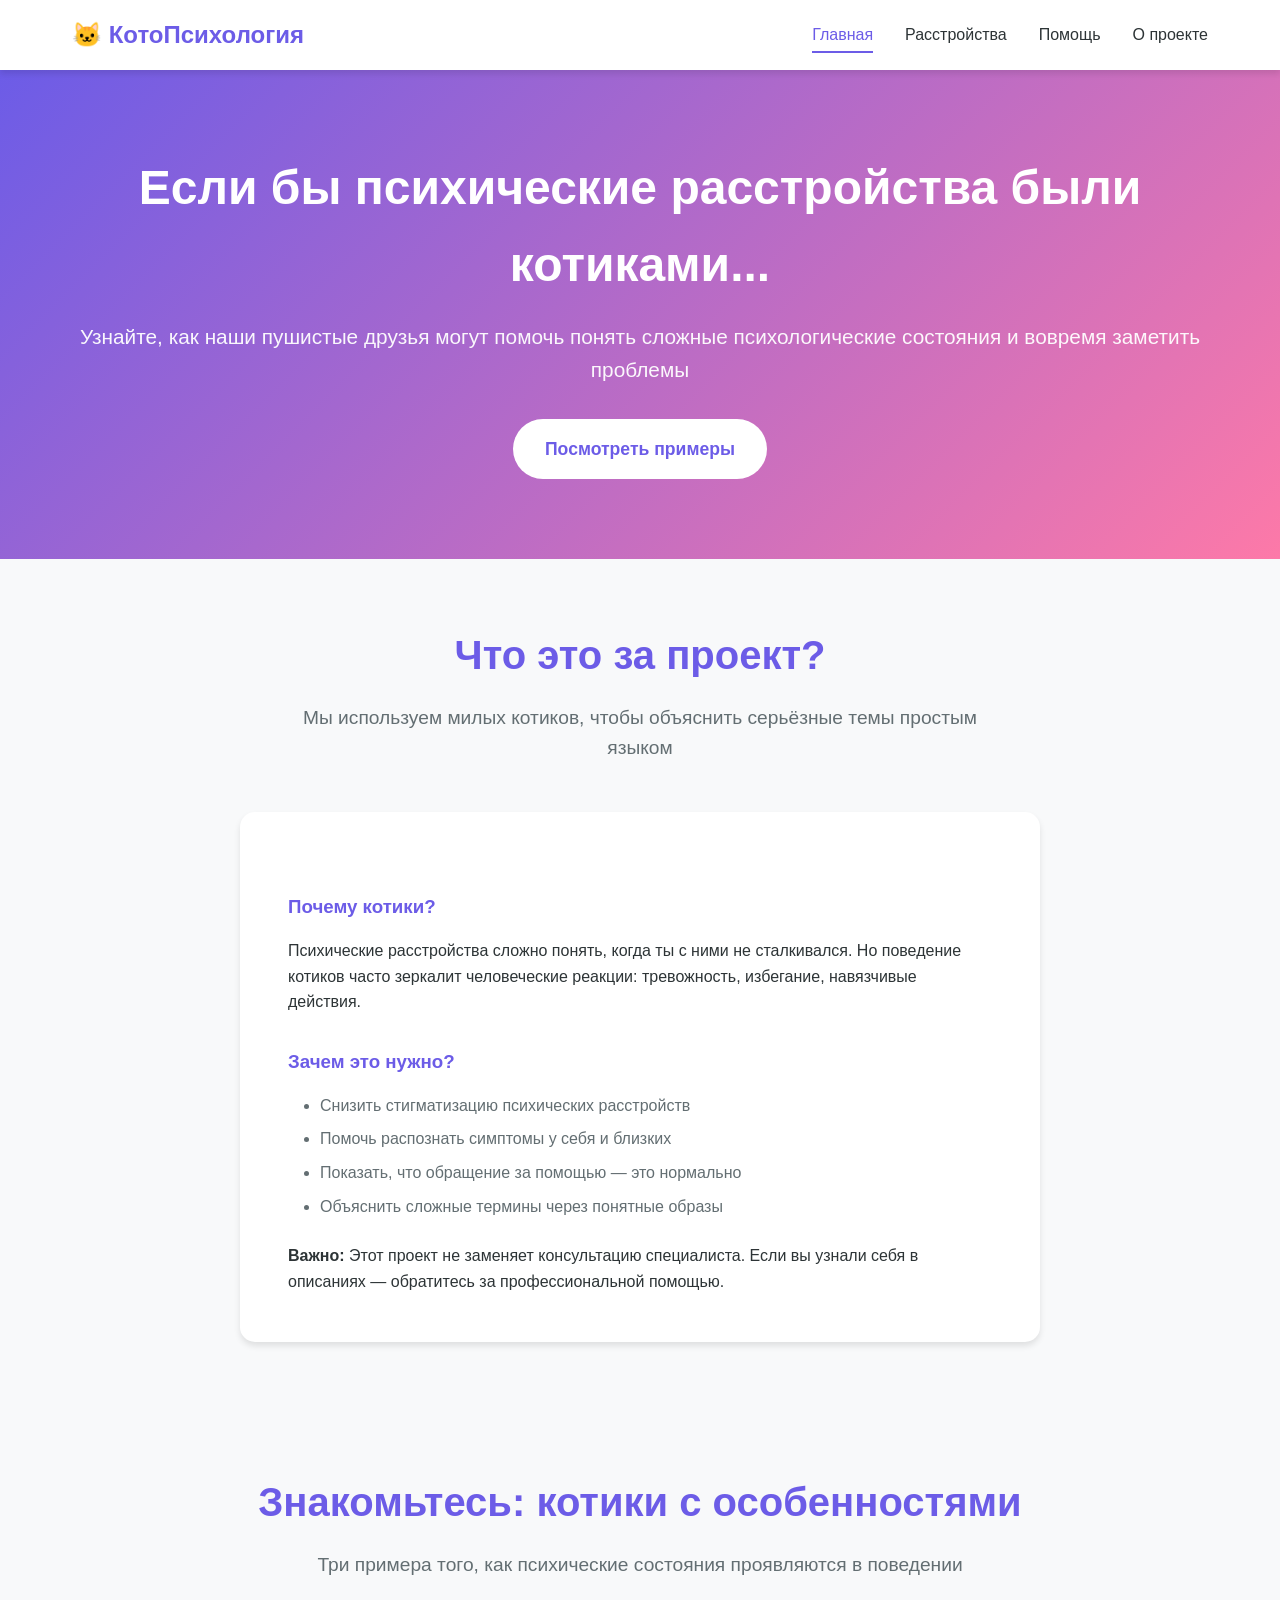
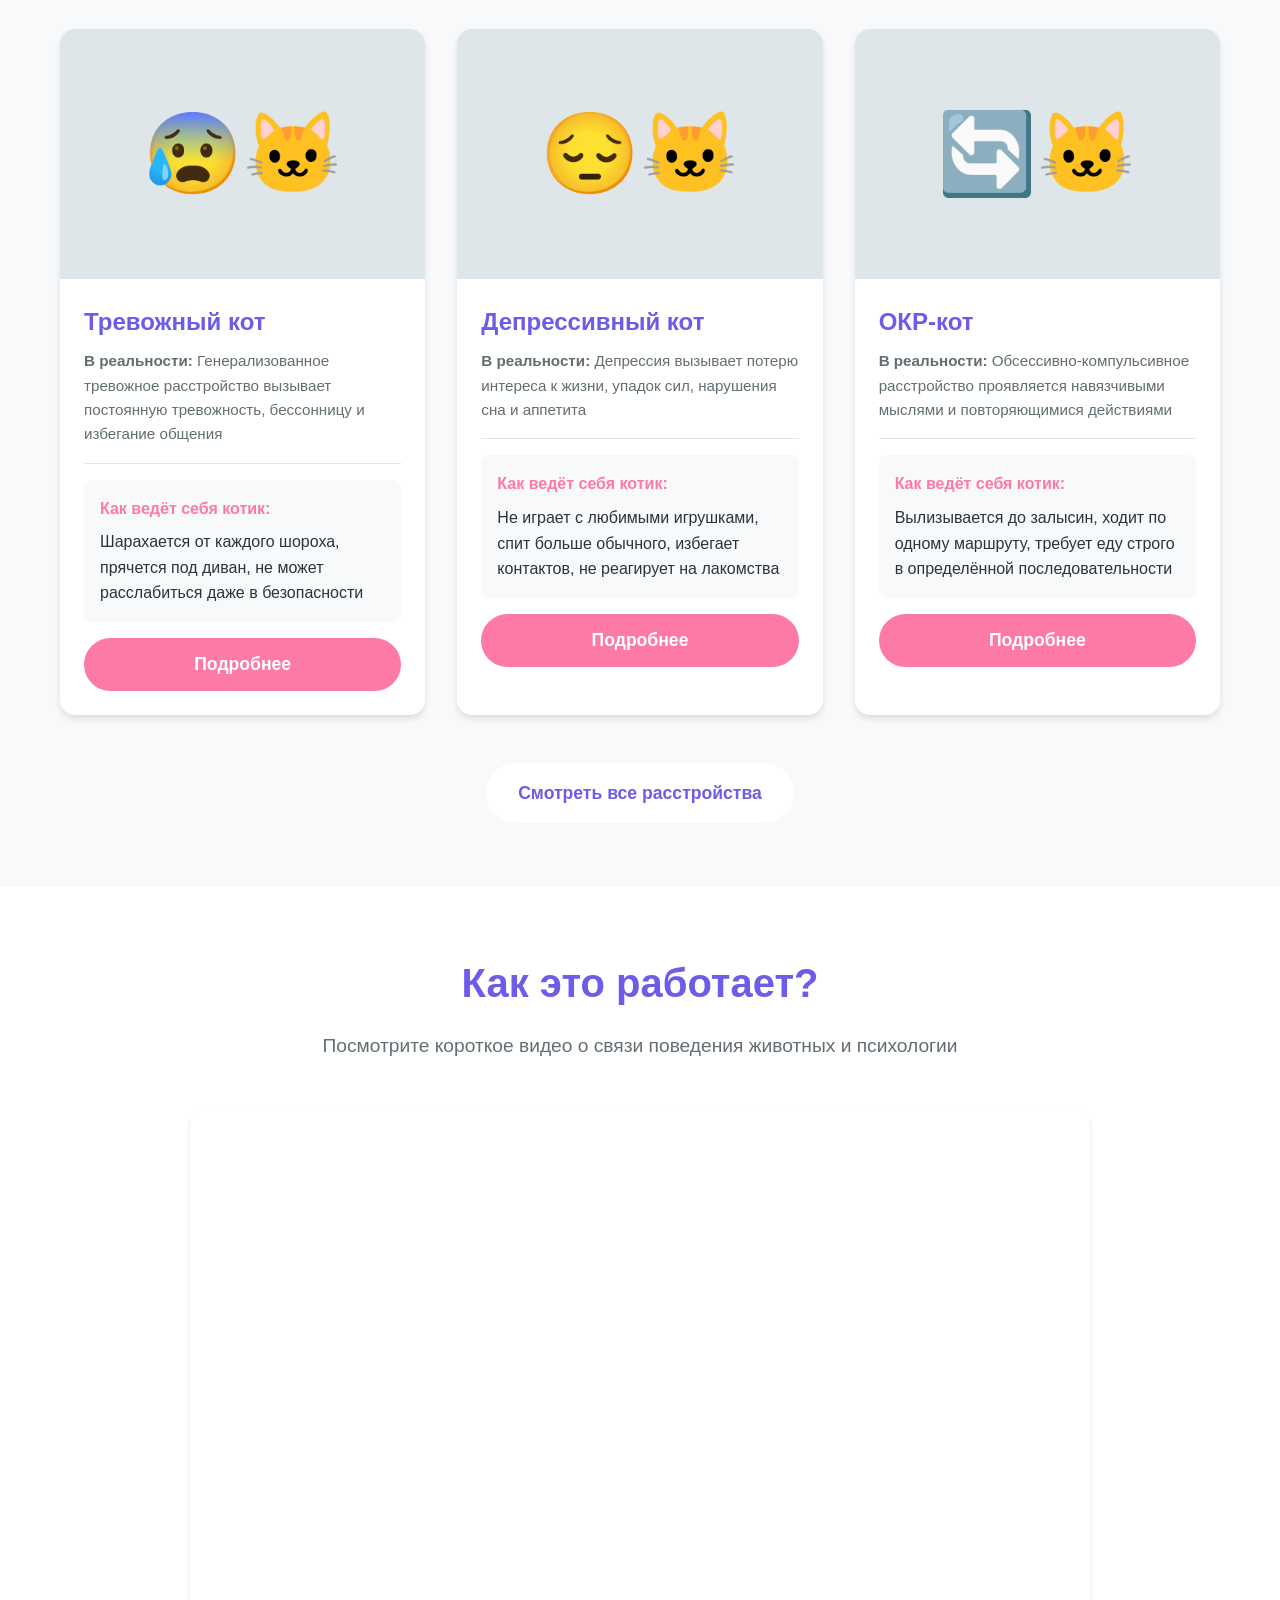
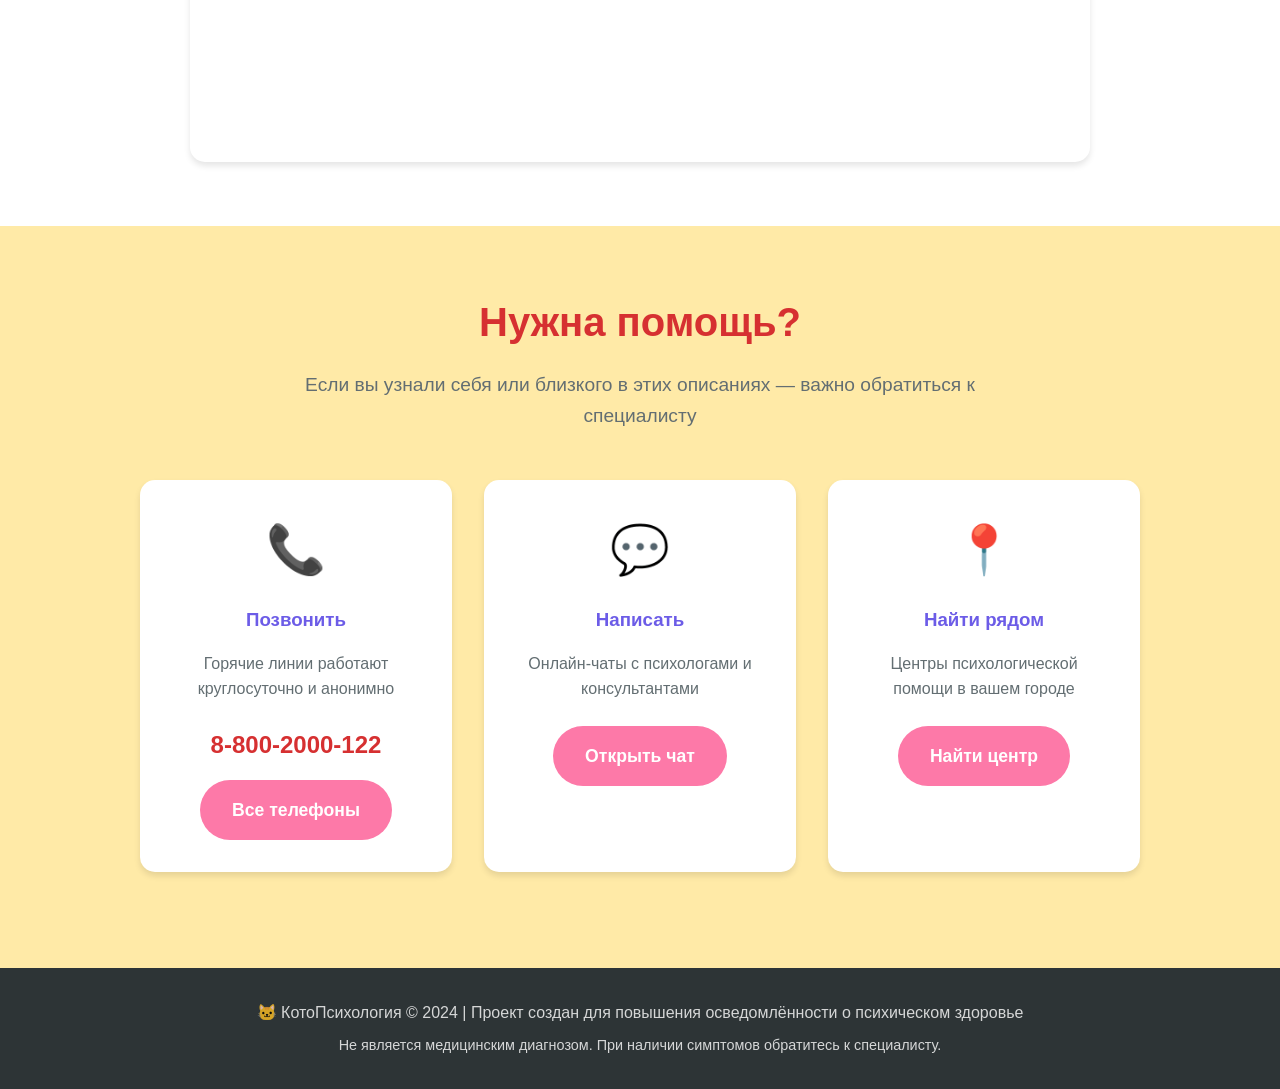
==== index.html @ 8951810e "### Реализация проекта "КотоПсихология" **Key features implemented:**  - Added .gitignore file with " ====
<!DOCTYPE html>
<html lang="ru">
<head>
    <meta charset="UTF-8">
    <meta name="viewport" content="width=device-width, initial-scale=1.0">
    <title>Психические расстройства, если бы они были котиками</title>
    <link rel="stylesheet" href="css/styles.css">
</head>
<body>
    <!-- Навигация -->
    <header>
        <nav>
            <a href="index.html" class="logo">🐱 КотоПсихология</a>
            <ul class="nav-links">
                <li><a href="index.html">Главная</a></li>
                <li><a href="conditions.html">Расстройства</a></li>
                <li><a href="help.html">Помощь</a></li>
                <li><a href="about.html">О проекте</a></li>
            </ul>
            <div class="hamburger">
                <span></span>
                <span></span>
                <span></span>
            </div>
        </nav>
    </header>

    <!-- Hero блок -->
    <section class="hero">
        <div class="container">
            <h1>Если бы психические расстройства были котиками...</h1>
            <p>Узнайте, как наши пушистые друзья могут помочь понять сложные психологические состояния и вовремя заметить проблемы</p>
            <a href="conditions.html" class="btn btn-primary">Посмотреть примеры</a>
        </div>
    </section>

    <!-- Описание концепции -->
    <section id="concept">
        <div class="container">
            <h2 class="section-title">Что это за проект?</h2>
            <p class="section-subtitle">Мы используем милых котиков, чтобы объяснить серьёзные темы простым языком</p>
            
            <div class="about-content">
                <h3>Почему котики?</h3>
                <p>Психические расстройства сложно понять, когда ты с ними не сталкивался. Но поведение котиков часто зеркалит человеческие реакции: тревожность, избегание, навязчивые действия.</p>
                
                <h3>Зачем это нужно?</h3>
                <ul>
                    <li>Снизить стигматизацию психических расстройств</li>
                    <li>Помочь распознать симптомы у себя и близких</li>
                    <li>Показать, что обращение за помощью — это нормально</li>
                    <li>Объяснить сложные термины через понятные образы</li>
                </ul>
                
                <p><strong>Важно:</strong> Этот проект не заменяет консультацию специалиста. Если вы узнали себя в описаниях — обратитесь за профессиональной помощью.</p>
            </div>
        </div>
    </section>

    <!-- Превью расстройств -->
    <section id="preview">
        <div class="container">
            <h2 class="section-title">Знакомьтесь: котики с особенностями</h2>
            <p class="section-subtitle">Три примера того, как психические состояния проявляются в поведении</p>
            
            <div class="conditions-grid">
                <!-- Карточка 1 -->
                <div class="condition-card">
                    <div class="condition-image">😰🐱</div>
                    <div class="condition-content">
                        <h3>Тревожный кот</h3>
                        <p class="real-description"><strong>В реальности:</strong> Генерализованное тревожное расстройство вызывает постоянную тревожность, бессонницу и избегание общения</p>
                        <div class="condition-meta">
                            <h4>Как ведёт себя котик:</h4>
                            <p>Шарахается от каждого шороха, прячется под диван, не может расслабиться даже в безопасности</p>
                        </div>
                        <div class="condition-details">
                            <p><strong>Физические симптомы:</strong> Учащённое сердцебиение, напряжение в мышцах, проблемы с пищеварением</p>
                            <p><strong>Что помогает:</strong> Терапия, режим дня, техники релаксации, иногда медикаменты</p>
                        </div>
                        <button class="btn btn-accent toggle-btn" style="margin-top: 1rem; width: 100%;">Подробнее</button>
                    </div>
                </div>

                <!-- Карточка 2 -->
                <div class="condition-card">
                    <div class="condition-image">😔🐱</div>
                    <div class="condition-content">
                        <h3>Депрессивный кот</h3>
                        <p class="real-description"><strong>В реальности:</strong> Депрессия вызывает потерю интереса к жизни, упадок сил, нарушения сна и аппетита</p>
                        <div class="condition-meta">
                            <h4>Как ведёт себя котик:</h4>
                            <p>Не играет с любимыми игрушками, спит больше обычного, избегает контактов, не реагирует на лакомства</p>
                        </div>
                        <div class="condition-details">
                            <p><strong>Физические симптомы:</strong> Хроническая усталость, изменения веса, головные боли</p>
                            <p><strong>Что помогает:</strong> Психотерапия, социальная поддержка, физическая активность, лечение у специалиста</p>
                        </div>
                        <button class="btn btn-accent toggle-btn" style="margin-top: 1rem; width: 100%;">Подробнее</button>
                    </div>
                </div>

                <!-- Карточка 3 -->
                <div class="condition-card">
                    <div class="condition-image">🔄🐱</div>
                    <div class="condition-content">
                        <h3>ОКР-кот</h3>
                        <p class="real-description"><strong>В реальности:</strong> Обсессивно-компульсивное расстройство проявляется навязчивыми мыслями и повторяющимися действиями</p>
                        <div class="condition-meta">
                            <h4>Как ведёт себя котик:</h4>
                            <p>Вылизывается до залысин, ходит по одному маршруту, требует еду строго в определённой последовательности</p>
                        </div>
                        <div class="condition-details">
                            <p><strong>Физические симптомы:</strong> Повреждения кожи от чрезмерного вылизывания, истощение</p>
                            <p><strong>Что помогает:</strong> Когнитивно-поведенческая терапия, экспозиционная терапия, медикаментозное лечение</p>
                        </div>
                        <button class="btn btn-accent toggle-btn" style="margin-top: 1rem; width: 100%;">Подробнее</button>
                    </div>
                </div>
            </div>
            
            <div style="text-align: center; margin-top: 3rem;">
                <a href="conditions.html" class="btn btn-primary">Смотреть все расстройства</a>
            </div>
        </div>
    </section>

    <!-- Видео секция -->
    <section class="video-section">
        <div class="container">
            <h2 class="section-title">Как это работает?</h2>
            <p class="section-subtitle">Посмотрите короткое видео о связи поведения животных и психологии</p>
            
            <div class="video-container">
                <iframe 
                    src="https://www.youtube.com/embed/tR9h7y7S8rY" 
                    title="Психология поведения кошек"
                    allow="accelerometer; autoplay; clipboard-write; encrypted-media; gyroscope; picture-in-picture" 
                    allowfullscreen>
                </iframe>
            </div>
        </div>
    </section>

    <!-- CTA блок помощи -->
    <section class="help-section" id="help-preview">
        <div class="container">
            <h2 class="section-title">Нужна помощь?</h2>
            <p class="section-subtitle">Если вы узнали себя или близкого в этих описаниях — важно обратиться к специалисту</p>
            
            <div class="help-cards">
                <div class="help-card">
                    <div class="help-icon">📞</div>
                    <h3>Позвонить</h3>
                    <p>Горячие линии работают круглосуточно и анонимно</p>
                    <a href="tel:88002000122" class="help-phone">8-800-2000-122</a>
                    <a href="help.html" class="btn btn-accent">Все телефоны</a>
                </div>
                
                <div class="help-card">
                    <div class="help-icon">💬</div>
                    <h3>Написать</h3>
                    <p>Онлайн-чаты с психологами и консультантами</p>
                    <a href="help.html" class="btn btn-accent">Открыть чат</a>
                </div>
                
                <div class="help-card">
                    <div class="help-icon">📍</div>
                    <h3>Найти рядом</h3>
                    <p>Центры психологической помощи в вашем городе</p>
                    <a href="help.html" class="btn btn-accent">Найти центр</a>
                </div>
            </div>
        </div>
    </section>

    <!-- Footer -->
    <footer>
        <div class="container">
            <p>🐱 КотоПсихология © 2024 | Проект создан для повышения осведомлённости о психическом здоровье</p>
            <p style="margin-top: 0.5rem; font-size: 0.9rem;">Не является медицинским диагнозом. При наличии симптомов обратитесь к специалисту.</p>
        </div>
    </footer>

    <script src="js/script.js"></script>
</body>
</html>
---- css/styles.css ----
/* ============================================
   Основные стили и переменные
   ============================================ */

:root {
    --primary-color: #6c5ce7;
    --primary-hover: #5b4cdb;
    --accent-color: #fd79a8;
    --accent-hover: #e84393;
    --bg-color: #f8f9fa;
    --card-bg: #ffffff;
    --text-color: #2d3436;
    --text-light: #636e72;
    --border-color: #dfe6e9;
    --shadow: 0 4px 6px rgba(0, 0, 0, 0.1);
    --shadow-hover: 0 8px 15px rgba(0, 0, 0, 0.15);
    --help-bg: #ffeaa7;
    --help-text: #d63031;
}

* {
    margin: 0;
    padding: 0;
    box-sizing: border-box;
}

html {
    scroll-behavior: smooth;
}

body {
    font-family: 'Segoe UI', Tahoma, Geneva, Verdana, sans-serif;
    line-height: 1.6;
    color: var(--text-color);
    background-color: var(--bg-color);
}

.container {
    max-width: 1200px;
    margin: 0 auto;
    padding: 0 20px;
}

/* ============================================
   Навигация
   ============================================ */

header {
    background-color: var(--card-bg);
    box-shadow: var(--shadow);
    position: sticky;
    top: 0;
    z-index: 1000;
}

nav {
    display: flex;
    justify-content: space-between;
    align-items: center;
    padding: 1rem 2rem;
    max-width: 1200px;
    margin: 0 auto;
}

.logo {
    font-size: 1.5rem;
    font-weight: bold;
    color: var(--primary-color);
    text-decoration: none;
}

.nav-links {
    display: flex;
    list-style: none;
    gap: 2rem;
}

.nav-links a {
    text-decoration: none;
    color: var(--text-color);
    font-weight: 500;
    transition: color 0.3s ease;
    padding: 0.5rem 0;
}

.nav-links a:hover,
.nav-links a.active {
    color: var(--primary-color);
    border-bottom: 2px solid var(--primary-color);
}

/* Мобильное меню */
.hamburger {
    display: none;
    flex-direction: column;
    cursor: pointer;
    gap: 4px;
}

.hamburger span {
    width: 25px;
    height: 3px;
    background-color: var(--text-color);
    transition: 0.3s;
}

/* ============================================
   Hero блок
   ============================================ */

.hero {
    background: linear-gradient(135deg, var(--primary-color), var(--accent-color));
    color: white;
    padding: 5rem 2rem;
    text-align: center;
}

.hero h1 {
    font-size: 3rem;
    margin-bottom: 1rem;
    animation: fadeInDown 0.8s ease;
}

.hero p {
    font-size: 1.3rem;
    margin-bottom: 2rem;
    opacity: 0.95;
    animation: fadeInUp 0.8s ease;
}

.btn {
    display: inline-block;
    padding: 1rem 2rem;
    border-radius: 50px;
    text-decoration: none;
    font-weight: bold;
    font-size: 1.1rem;
    transition: all 0.3s ease;
    cursor: pointer;
    border: none;
    animation: fadeInUp 1s ease;
}

.btn-primary {
    background-color: var(--card-bg);
    color: var(--primary-color);
}

.btn-primary:hover {
    transform: translateY(-3px);
    box-shadow: var(--shadow-hover);
}

.btn-accent {
    background-color: var(--accent-color);
    color: white;
}

.btn-accent:hover {
    background-color: var(--accent-hover);
    transform: translateY(-3px);
    box-shadow: var(--shadow-hover);
}

/* ============================================
   Секции
   ============================================ */

section {
    padding: 4rem 2rem;
}

.section-title {
    text-align: center;
    font-size: 2.5rem;
    margin-bottom: 1rem;
    color: var(--primary-color);
}

.section-subtitle {
    text-align: center;
    color: var(--text-light);
    font-size: 1.2rem;
    margin-bottom: 3rem;
    max-width: 700px;
    margin-left: auto;
    margin-right: auto;
}

/* ============================================
   Карточки расстройств
   ============================================ */

.conditions-grid {
    display: grid;
    grid-template-columns: repeat(auto-fit, minmax(300px, 1fr));
    gap: 2rem;
    max-width: 1200px;
    margin: 0 auto;
}

.condition-card {
    background-color: var(--card-bg);
    border-radius: 15px;
    overflow: hidden;
    box-shadow: var(--shadow);
    transition: all 0.3s ease;
    cursor: pointer;
}

.condition-card:hover {
    transform: translateY(-10px);
    box-shadow: var(--shadow-hover);
}

.condition-image {
    width: 100%;
    height: 250px;
    object-fit: cover;
    background-color: var(--border-color);
    display: flex;
    align-items: center;
    justify-content: center;
    font-size: 5rem;
}

.condition-content {
    padding: 1.5rem;
}

.condition-content h3 {
    color: var(--primary-color);
    margin-bottom: 0.5rem;
    font-size: 1.5rem;
}

.condition-content .real-description {
    color: var(--text-light);
    font-size: 0.95rem;
    margin-bottom: 1rem;
    padding-bottom: 1rem;
    border-bottom: 1px solid var(--border-color);
}

.condition-meta {
    background-color: var(--bg-color);
    padding: 1rem;
    border-radius: 8px;
    margin-top: 1rem;
}

.condition-meta h4 {
    color: var(--accent-color);
    margin-bottom: 0.5rem;
}

.condition-details {
    max-height: 0;
    overflow: hidden;
    transition: max-height 0.5s ease;
}

.condition-details.open {
    max-height: 500px;
}

.condition-details p {
    padding: 1rem 0;
    color: var(--text-light);
}

/* ============================================
   Блок помощи (КРИТИЧНО)
   ============================================ */

.help-section {
    background-color: var(--help-bg);
    padding: 4rem 2rem;
}

.help-section .section-title {
    color: var(--help-text);
}

.help-cards {
    display: grid;
    grid-template-columns: repeat(auto-fit, minmax(280px, 1fr));
    gap: 2rem;
    max-width: 1000px;
    margin: 2rem auto;
}

.help-card {
    background-color: var(--card-bg);
    padding: 2rem;
    border-radius: 15px;
    text-align: center;
    box-shadow: var(--shadow);
    transition: transform 0.3s ease;
}

.help-card:hover {
    transform: scale(1.05);
}

.help-icon {
    font-size: 3rem;
    margin-bottom: 1rem;
}

.help-card h3 {
    color: var(--primary-color);
    margin-bottom: 1rem;
}

.help-card p {
    color: var(--text-light);
    margin-bottom: 1.5rem;
}

.help-phone {
    font-size: 1.5rem;
    font-weight: bold;
    color: var(--help-text);
    text-decoration: none;
    display: block;
    margin-bottom: 1rem;
}

/* ============================================
   Видео секция
   ============================================ */

.video-section {
    background-color: var(--card-bg);
}

.video-container {
    max-width: 900px;
    margin: 0 auto;
    position: relative;
    padding-bottom: 56.25%;
    height: 0;
    overflow: hidden;
    border-radius: 15px;
    box-shadow: var(--shadow);
}

.video-container iframe {
    position: absolute;
    top: 0;
    left: 0;
    width: 100%;
    height: 100%;
    border: none;
}

/* ============================================
   О проекте
   ============================================ */

.about-content {
    max-width: 800px;
    margin: 0 auto;
    background-color: var(--card-bg);
    padding: 3rem;
    border-radius: 15px;
    box-shadow: var(--shadow);
}

.about-content h3 {
    color: var(--primary-color);
    margin: 2rem 0 1rem;
}

.about-content ul {
    margin-left: 2rem;
    margin-bottom: 1.5rem;
}

.about-content li {
    margin-bottom: 0.5rem;
    color: var(--text-light);
}

/* ============================================
   Footer
   ============================================ */

footer {
    background-color: var(--text-color);
    color: white;
    padding: 2rem;
    text-align: center;
}

footer p {
    opacity: 0.8;
}

/* ============================================
   Анимации
   ============================================ */

@keyframes fadeInDown {
    from {
        opacity: 0;
        transform: translateY(-30px);
    }
    to {
        opacity: 1;
        transform: translateY(0);
    }
}

@keyframes fadeInUp {
    from {
        opacity: 0;
        transform: translateY(30px);
    }
    to {
        opacity: 1;
        transform: translateY(0);
    }
}

/* ============================================
   Адаптивность
   ============================================ */

@media (max-width: 768px) {
    .nav-links {
        display: none;
        position: absolute;
        top: 100%;
        left: 0;
        right: 0;
        background-color: var(--card-bg);
        flex-direction: column;
        padding: 1rem 2rem;
        gap: 1rem;
        box-shadow: var(--shadow);
    }

    .nav-links.active {
        display: flex;
    }

    .hamburger {
        display: flex;
    }

    .hero h1 {
        font-size: 2rem;
    }

    .hero p {
        font-size: 1rem;
    }

    .section-title {
        font-size: 2rem;
    }

    .conditions-grid {
        grid-template-columns: 1fr;
    }

    .help-cards {
        grid-template-columns: 1fr;
    }

    .about-content {
        padding: 1.5rem;
    }
}
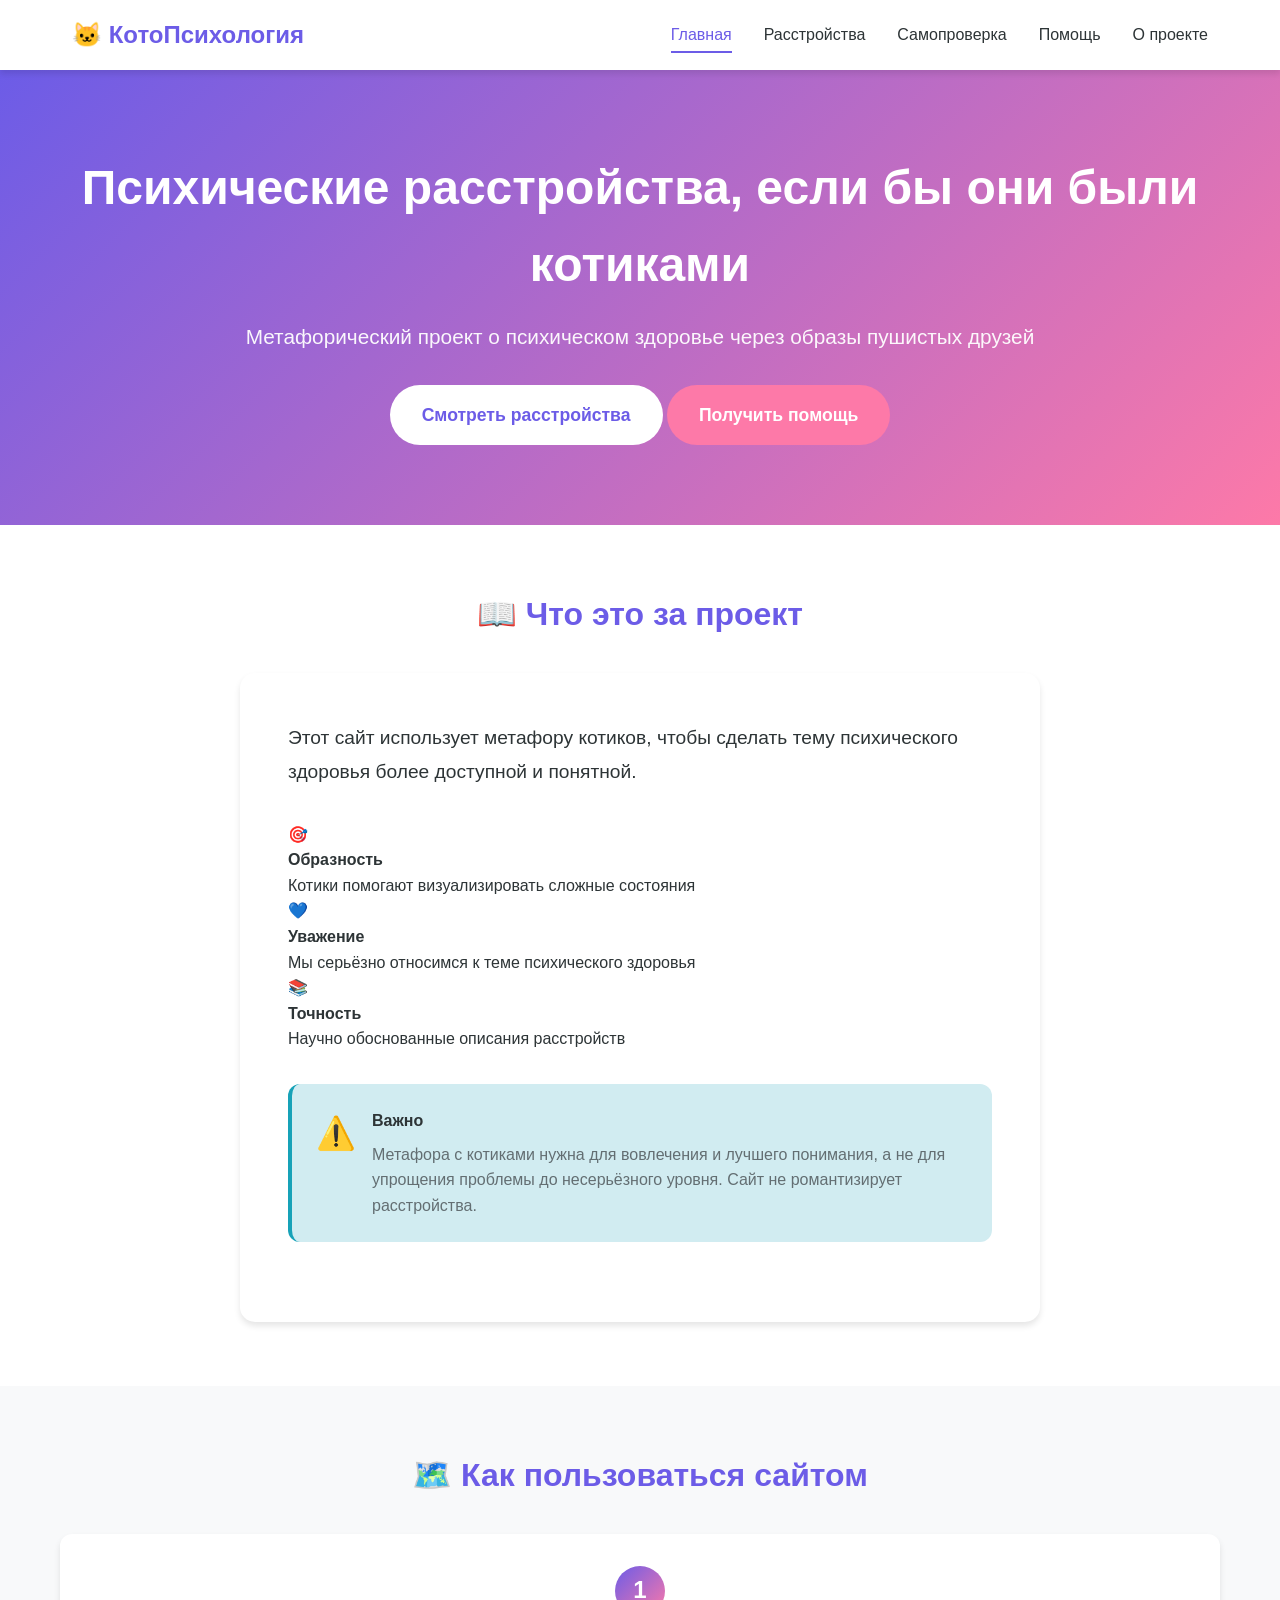
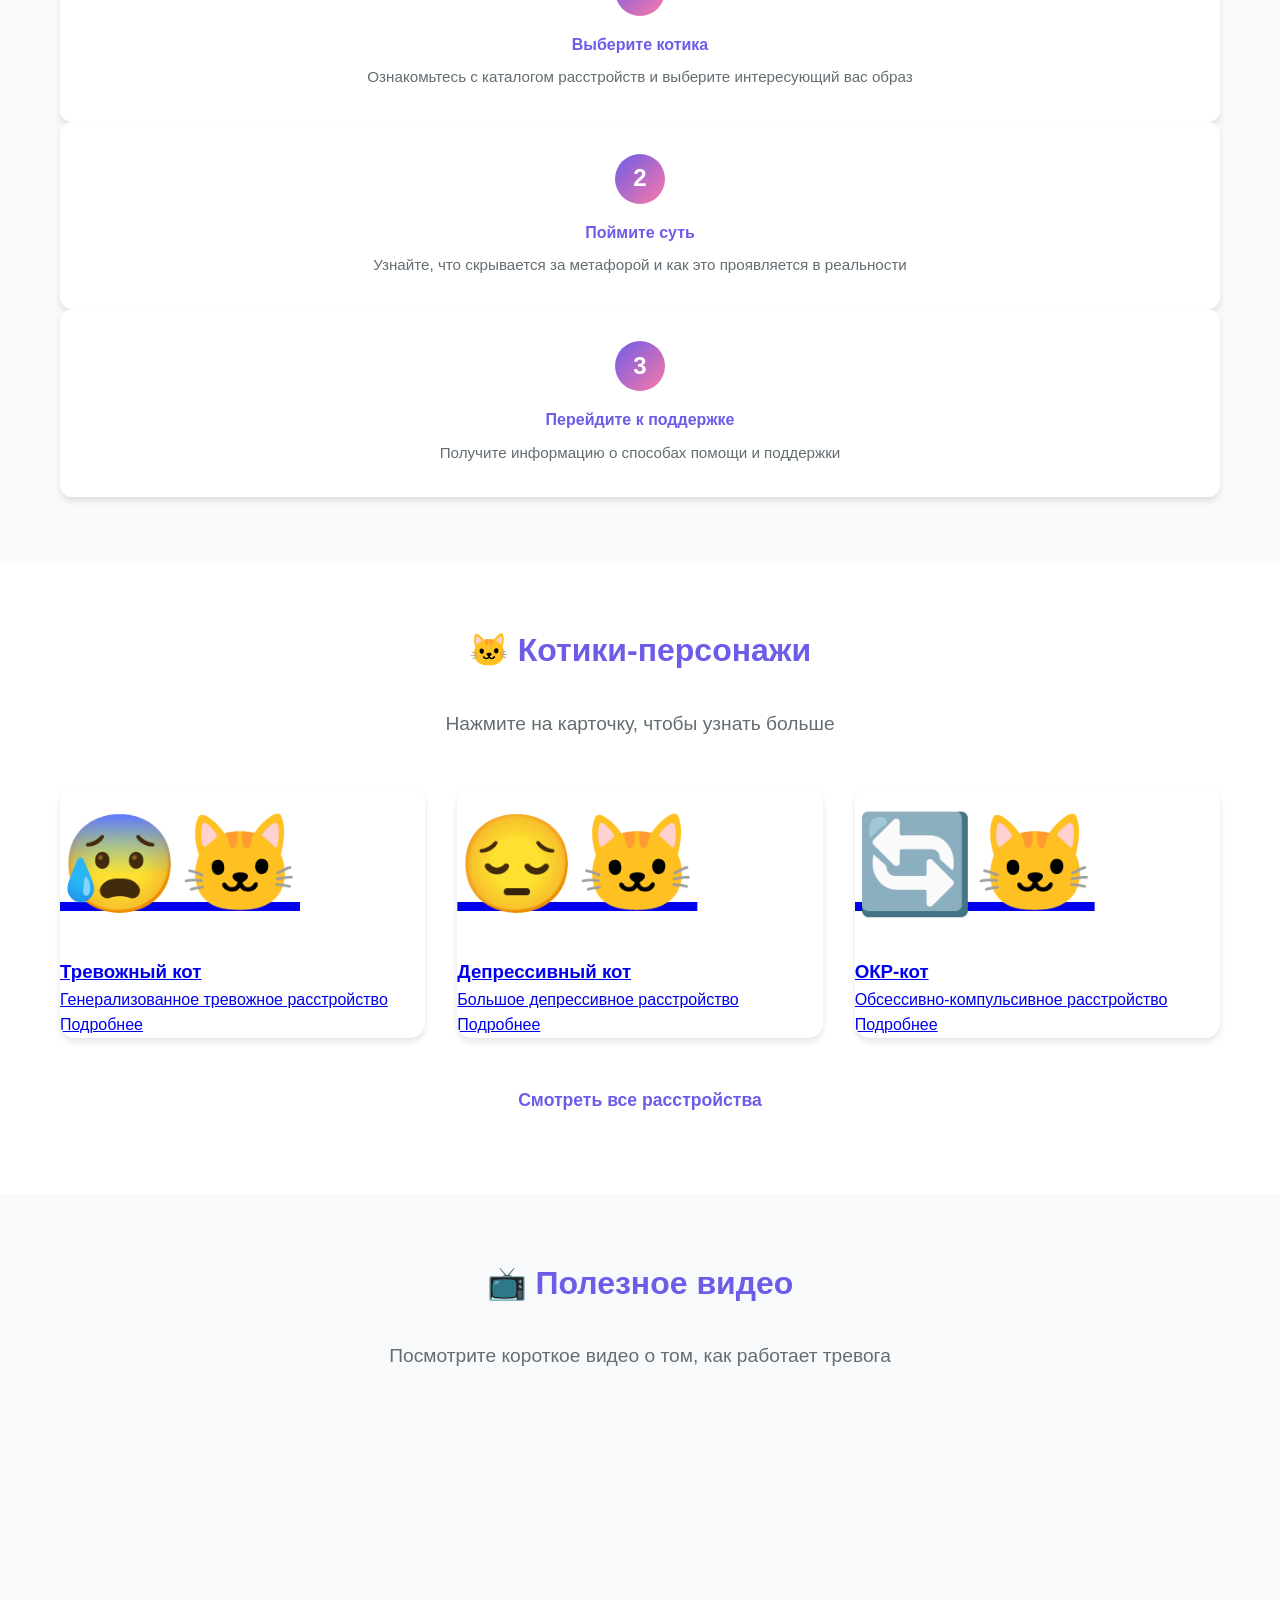
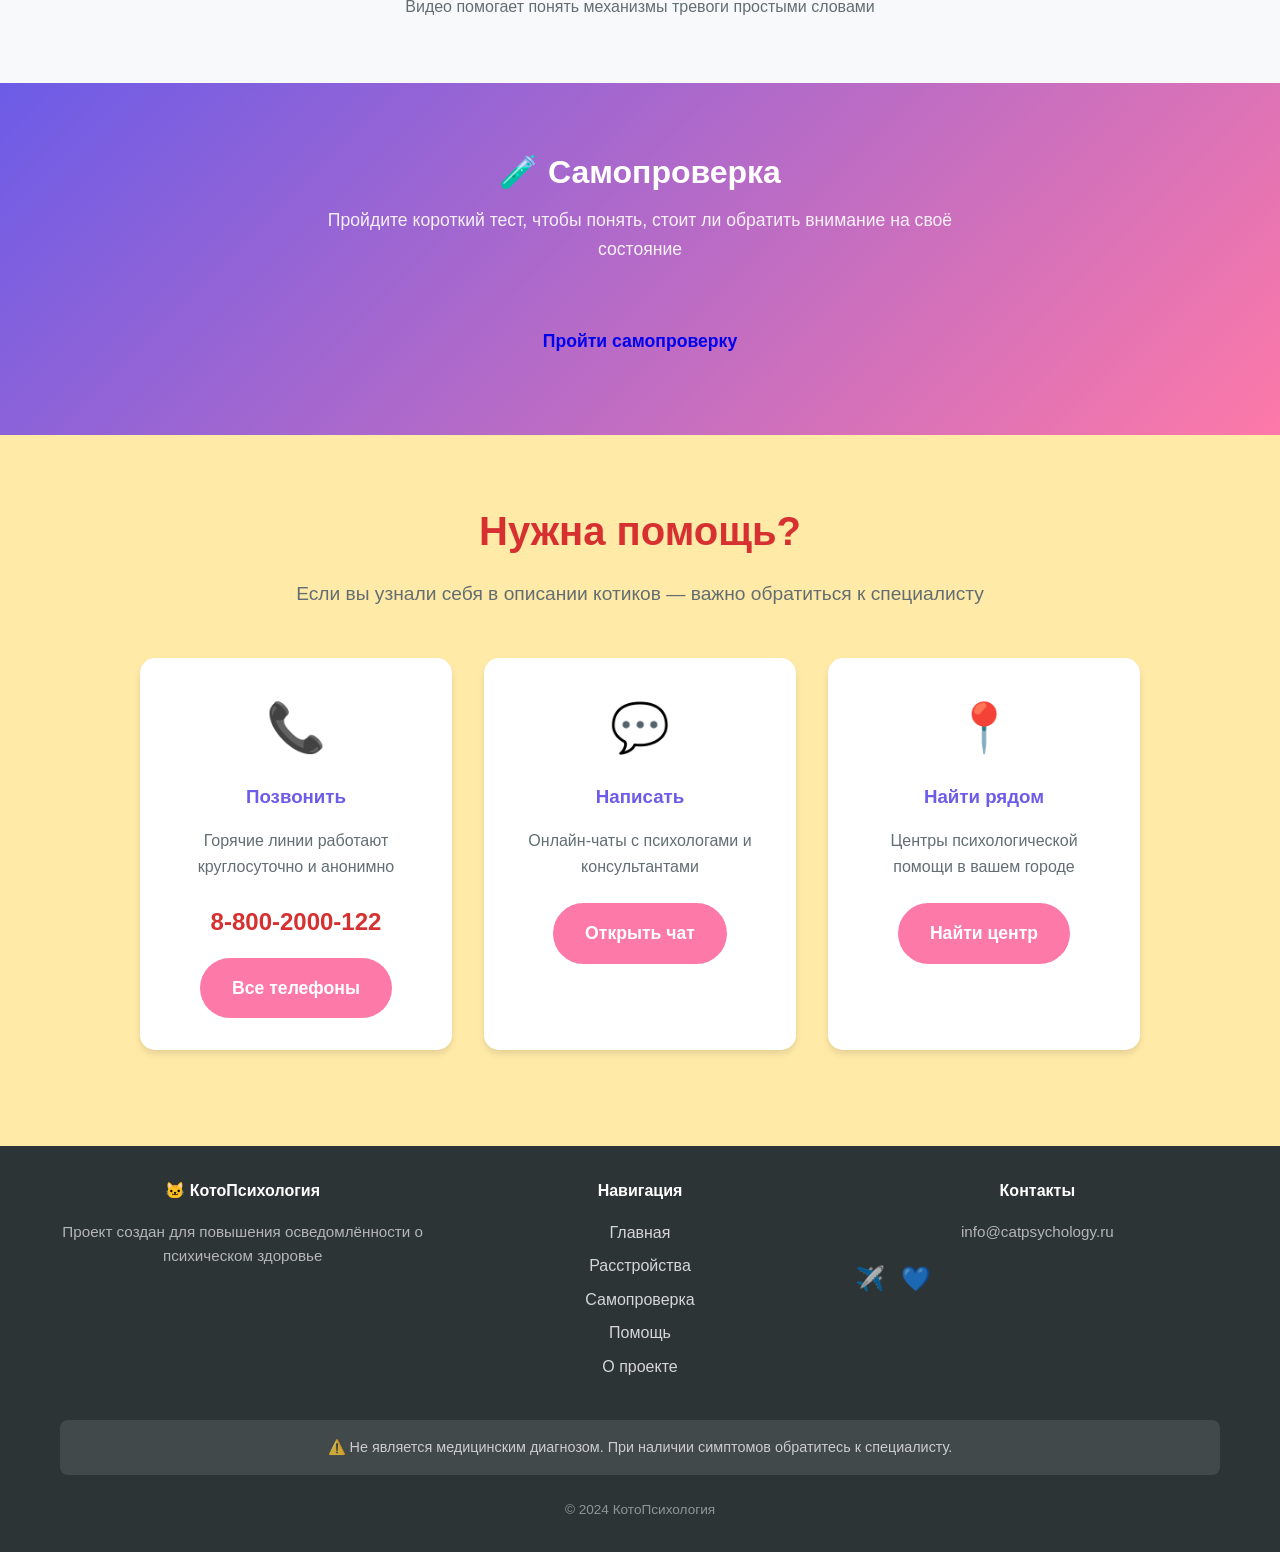
==== commit 6259f9ff: "**Title:** Доработка сайта "Психические расстройства, если бы они были котиками" до полноценного мно" ====
--- a/index.html
+++ b/index.html
@@ -3,7 +3,7 @@
 <head>
     <meta charset="UTF-8">
     <meta name="viewport" content="width=device-width, initial-scale=1.0">
-    <title>Психические расстройства, если бы они были котиками</title>
+    <title>КотоПсихология — Психические расстройства в образах котиков</title>
     <link rel="stylesheet" href="css/styles.css">
 </head>
 <body>
@@ -14,6 +14,7 @@
             <ul class="nav-links">
                 <li><a href="index.html">Главная</a></li>
                 <li><a href="conditions.html">Расстройства</a></li>
+                <li><a href="test.html">Самопроверка</a></li>
                 <li><a href="help.html">Помощь</a></li>
                 <li><a href="about.html">О проекте</a></li>
             </ul>
@@ -28,125 +29,159 @@
     <!-- Hero блок -->
     <section class="hero">
         <div class="container">
-            <h1>Если бы психические расстройства были котиками...</h1>
-            <p>Узнайте, как наши пушистые друзья могут помочь понять сложные психологические состояния и вовремя заметить проблемы</p>
-            <a href="conditions.html" class="btn btn-primary">Посмотреть примеры</a>
-        </div>
-    </section>
-
-    <!-- Описание концепции -->
-    <section id="concept">
-        <div class="container">
-            <h2 class="section-title">Что это за проект?</h2>
-            <p class="section-subtitle">Мы используем милых котиков, чтобы объяснить серьёзные темы простым языком</p>
-            
+            <h1>Психические расстройства, если бы они были котиками</h1>
+            <p>Метафорический проект о психическом здоровье через образы пушистых друзей</p>
+            <div class="hero-buttons">
+                <a href="conditions.html" class="btn btn-primary">Смотреть расстройства</a>
+                <a href="help.html" class="btn btn-accent">Получить помощь</a>
+            </div>
+        </div>
+    </section>
+
+    <!-- О проекте -->
+    <section class="section-white">
+        <div class="container">
+            <h2 class="section-title-with-icon">📖 Что это за проект</h2>
             <div class="about-content">
-                <h3>Почему котики?</h3>
-                <p>Психические расстройства сложно понять, когда ты с ними не сталкивался. Но поведение котиков часто зеркалит человеческие реакции: тревожность, избегание, навязчивые действия.</p>
-                
-                <h3>Зачем это нужно?</h3>
-                <ul>
-                    <li>Снизить стигматизацию психических расстройств</li>
-                    <li>Помочь распознать симптомы у себя и близких</li>
-                    <li>Показать, что обращение за помощью — это нормально</li>
-                    <li>Объяснить сложные термины через понятные образы</li>
-                </ul>
-                
-                <p><strong>Важно:</strong> Этот проект не заменяет консультацию специалиста. Если вы узнали себя в описаниях — обратитесь за профессиональной помощью.</p>
+                <p class="lead-text">Этот сайт использует метафору котиков, чтобы сделать тему психического здоровья более доступной и понятной.</p>
+                
+                <div class="features-grid">
+                    <div class="feature-card">
+                        <div class="feature-icon">🎯</div>
+                        <h4>Образность</h4>
+                        <p>Котики помогают визуализировать сложные состояния</p>
+                    </div>
+                    <div class="feature-card">
+                        <div class="feature-icon">💙</div>
+                        <h4>Уважение</h4>
+                        <p>Мы серьёзно относимся к теме психического здоровья</p>
+                    </div>
+                    <div class="feature-card">
+                        <div class="feature-icon">📚</div>
+                        <h4>Точность</h4>
+                        <p>Научно обоснованные описания расстройств</p>
+                    </div>
+                </div>
+
+                <div class="info-box info-box-info">
+                    <div class="info-box-icon">⚠️</div>
+                    <div class="info-box-content">
+                        <h4>Важно</h4>
+                        <p>Метафора с котиками нужна для вовлечения и лучшего понимания, а не для упрощения проблемы до несерьёзного уровня. Сайт не романтизирует расстройства.</p>
+                    </div>
+                </div>
+            </div>
+        </div>
+    </section>
+
+    <!-- Как пользоваться сайтом -->
+    <section class="section-gray">
+        <div class="container">
+            <h2 class="section-title-with-icon">🗺️ Как пользоваться сайтом</h2>
+            
+            <div class="steps-grid">
+                <div class="step-card">
+                    <div class="step-number">1</div>
+                    <h4>Выберите котика</h4>
+                    <p>Ознакомьтесь с каталогом расстройств и выберите интересующий вас образ</p>
+                </div>
+                
+                <div class="step-card">
+                    <div class="step-number">2</div>
+                    <h4>Поймите суть</h4>
+                    <p>Узнайте, что скрывается за метафорой и как это проявляется в реальности</p>
+                </div>
+                
+                <div class="step-card">
+                    <div class="step-number">3</div>
+                    <h4>Перейдите к поддержке</h4>
+                    <p>Получите информацию о способах помощи и поддержки</p>
+                </div>
             </div>
         </div>
     </section>
 
     <!-- Превью расстройств -->
-    <section id="preview">
-        <div class="container">
-            <h2 class="section-title">Знакомьтесь: котики с особенностями</h2>
-            <p class="section-subtitle">Три примера того, как психические состояния проявляются в поведении</p>
+    <section class="section-white">
+        <div class="container">
+            <h2 class="section-title-with-icon">🐱 Котики-персонажи</h2>
+            <p class="section-subtitle">Нажмите на карточку, чтобы узнать больше</p>
             
             <div class="conditions-grid">
-                <!-- Карточка 1 -->
-                <div class="condition-card">
-                    <div class="condition-image">😰🐱</div>
-                    <div class="condition-content">
-                        <h3>Тревожный кот</h3>
-                        <p class="real-description"><strong>В реальности:</strong> Генерализованное тревожное расстройство вызывает постоянную тревожность, бессонницу и избегание общения</p>
-                        <div class="condition-meta">
-                            <h4>Как ведёт себя котик:</h4>
-                            <p>Шарахается от каждого шороха, прячется под диван, не может расслабиться даже в безопасности</p>
-                        </div>
-                        <div class="condition-details">
-                            <p><strong>Физические симптомы:</strong> Учащённое сердцебиение, напряжение в мышцах, проблемы с пищеварением</p>
-                            <p><strong>Что помогает:</strong> Терапия, режим дня, техники релаксации, иногда медикаменты</p>
-                        </div>
-                        <button class="btn btn-accent toggle-btn" style="margin-top: 1rem; width: 100%;">Подробнее</button>
-                    </div>
-                </div>
-
-                <!-- Карточка 2 -->
-                <div class="condition-card">
-                    <div class="condition-image">😔🐱</div>
-                    <div class="condition-content">
-                        <h3>Депрессивный кот</h3>
-                        <p class="real-description"><strong>В реальности:</strong> Депрессия вызывает потерю интереса к жизни, упадок сил, нарушения сна и аппетита</p>
-                        <div class="condition-meta">
-                            <h4>Как ведёт себя котик:</h4>
-                            <p>Не играет с любимыми игрушками, спит больше обычного, избегает контактов, не реагирует на лакомства</p>
-                        </div>
-                        <div class="condition-details">
-                            <p><strong>Физические симптомы:</strong> Хроническая усталость, изменения веса, головные боли</p>
-                            <p><strong>Что помогает:</strong> Психотерапия, социальная поддержка, физическая активность, лечение у специалиста</p>
-                        </div>
-                        <button class="btn btn-accent toggle-btn" style="margin-top: 1rem; width: 100%;">Подробнее</button>
-                    </div>
-                </div>
-
-                <!-- Карточка 3 -->
-                <div class="condition-card">
-                    <div class="condition-image">🔄🐱</div>
-                    <div class="condition-content">
-                        <h3>ОКР-кот</h3>
-                        <p class="real-description"><strong>В реальности:</strong> Обсессивно-компульсивное расстройство проявляется навязчивыми мыслями и повторяющимися действиями</p>
-                        <div class="condition-meta">
-                            <h4>Как ведёт себя котик:</h4>
-                            <p>Вылизывается до залысин, ходит по одному маршруту, требует еду строго в определённой последовательности</p>
-                        </div>
-                        <div class="condition-details">
-                            <p><strong>Физические симптомы:</strong> Повреждения кожи от чрезмерного вылизывания, истощение</p>
-                            <p><strong>Что помогает:</strong> Когнитивно-поведенческая терапия, экспозиционная терапия, медикаментозное лечение</p>
-                        </div>
-                        <button class="btn btn-accent toggle-btn" style="margin-top: 1rem; width: 100%;">Подробнее</button>
-                    </div>
-                </div>
-            </div>
-            
-            <div style="text-align: center; margin-top: 3rem;">
+                <a href="condition-anxiety.html" class="condition-card">
+                    <div class="condition-emoji">😰🐱</div>
+                    <h3>Тревожный кот</h3>
+                    <p>Генерализованное тревожное расстройство</p>
+                    <div class="condition-details">
+                        <p>Постоянно насторожен, шарахается от каждого шороха, не может расслабиться даже в безопасности</p>
+                    </div>
+                    <span class="toggle-btn">Подробнее</span>
+                </a>
+                
+                <a href="condition-depression.html" class="condition-card">
+                    <div class="condition-emoji">😔🐱</div>
+                    <h3>Депрессивный кот</h3>
+                    <p>Большое депрессивное расстройство</p>
+                    <div class="condition-details">
+                        <p>Потерял интерес к играм, много спит, избегает контактов, не реагирует на лакомства</p>
+                    </div>
+                    <span class="toggle-btn">Подробнее</span>
+                </a>
+                
+                <a href="condition-ocd.html" class="condition-card">
+                    <div class="condition-emoji">🔄🐱</div>
+                    <h3>ОКР-кот</h3>
+                    <p>Обсессивно-компульсивное расстройство</p>
+                    <div class="condition-details">
+                        <p>Вылизывается до залысин, ходит по одному маршруту, требует еду в определённой последовательности</p>
+                    </div>
+                    <span class="toggle-btn">Подробнее</span>
+                </a>
+            </div>
+            
+            <div style="text-align: center; margin-top: 2rem;">
                 <a href="conditions.html" class="btn btn-primary">Смотреть все расстройства</a>
             </div>
         </div>
     </section>
 
-    <!-- Видео секция -->
-    <section class="video-section">
-        <div class="container">
-            <h2 class="section-title">Как это работает?</h2>
-            <p class="section-subtitle">Посмотрите короткое видео о связи поведения животных и психологии</p>
-            
-            <div class="video-container">
+    <!-- Живой контент - Видео -->
+    <section class="section-gray">
+        <div class="container">
+            <h2 class="section-title-with-icon">📺 Полезное видео</h2>
+            <p class="section-subtitle">Посмотрите короткое видео о том, как работает тревога</p>
+            
+            <div class="video-wrapper">
                 <iframe 
-                    src="https://www.youtube.com/embed/tR9h7y7S8rY" 
-                    title="Психология поведения кошек"
+                    src="https://www.youtube.com/embed/9PnbIqSsH5M" 
+                    title="Understanding Anxiety"
+                    frameborder="0" 
                     allow="accelerometer; autoplay; clipboard-write; encrypted-media; gyroscope; picture-in-picture" 
                     allowfullscreen>
                 </iframe>
             </div>
-        </div>
-    </section>
-
-    <!-- CTA блок помощи -->
-    <section class="help-section" id="help-preview">
+            <p style="text-align: center; margin-top: 1rem; color: var(--text-light);">
+                Видео помогает понять механизмы тревоги простыми словами
+            </p>
+        </div>
+    </section>
+
+    <!-- Блок самопроверки -->
+    <section class="section-accent">
+        <div class="container">
+            <h2 class="section-title-light">🧪 Самопроверка</h2>
+            <p class="section-subtitle-light">Пройдите короткий тест, чтобы понять, стоит ли обратить внимание на своё состояние</p>
+            <div style="text-align: center;">
+                <a href="test.html" class="btn btn-outline-light">Пройти самопроверку</a>
+            </div>
+        </div>
+    </section>
+
+    <!-- Сильный блок помощи -->
+    <section class="help-section">
         <div class="container">
             <h2 class="section-title">Нужна помощь?</h2>
-            <p class="section-subtitle">Если вы узнали себя или близкого в этих описаниях — важно обратиться к специалисту</p>
+            <p class="section-subtitle">Если вы узнали себя в описании котиков — важно обратиться к специалисту</p>
             
             <div class="help-cards">
                 <div class="help-card">
@@ -177,10 +212,39 @@
     <!-- Footer -->
     <footer>
         <div class="container">
-            <p>🐱 КотоПсихология © 2024 | Проект создан для повышения осведомлённости о психическом здоровье</p>
-            <p style="margin-top: 0.5rem; font-size: 0.9rem;">Не является медицинским диагнозом. При наличии симптомов обратитесь к специалисту.</p>
+            <div class="footer-content">
+                <div class="footer-col">
+                    <h4>🐱 КотоПсихология</h4>
+                    <p>Проект создан для повышения осведомлённости о психическом здоровье</p>
+                </div>
+                <div class="footer-col">
+                    <h4>Навигация</h4>
+                    <ul>
+                        <li><a href="index.html">Главная</a></li>
+                        <li><a href="conditions.html">Расстройства</a></li>
+                        <li><a href="test.html">Самопроверка</a></li>
+                        <li><a href="help.html">Помощь</a></li>
+                        <li><a href="about.html">О проекте</a></li>
+                    </ul>
+                </div>
+                <div class="footer-col">
+                    <h4>Контакты</h4>
+                    <p>info@catpsychology.ru</p>
+                    <div class="social-links">
+                        <a href="#" aria-label="Telegram">✈️</a>
+                        <a href="#" aria-label="ВКонтакте">💙</a>
+                    </div>
+                </div>
+            </div>
+            <div class="footer-warning">
+                <p>⚠️ Не является медицинским диагнозом. При наличии симптомов обратитесь к специалисту.</p>
+            </div>
+            <p class="footer-copyright">© 2024 КотоПсихология</p>
         </div>
     </footer>
+
+    <!-- Кнопка наверх -->
+    <button class="back-to-top" aria-label="Вернуться наверх">↑</button>
 
     <script src="js/script.js"></script>
 </body>
--- a/css/styles.css
+++ b/css/styles.css
@@ -474,3 +474,1010 @@
         padding: 1.5rem;
     }
 }
+
+/* ============================================
+   Хлебные крошки
+   ============================================ */
+
+.breadcrumbs {
+    background-color: var(--bg-color);
+    padding: 1rem 0;
+    border-bottom: 1px solid var(--border-color);
+}
+
+.breadcrumbs ol {
+    display: flex;
+    list-style: none;
+    gap: 0.5rem;
+    flex-wrap: wrap;
+    font-size: 0.9rem;
+}
+
+.breadcrumbs a {
+    color: var(--primary-color);
+    text-decoration: none;
+}
+
+.breadcrumbs a:hover {
+    text-decoration: underline;
+}
+
+.breadcrumbs span[aria-current="page"] {
+    color: var(--text-light);
+}
+
+.breadcrumbs li:not(:last-child)::after {
+    content: "→";
+    margin-left: 0.5rem;
+    color: var(--text-light);
+}
+
+/* ============================================
+   Условные страницы героев
+   ============================================ */
+
+.hero-condition {
+    padding: 3rem 2rem;
+}
+
+.condition-hero-content {
+    text-align: center;
+}
+
+.condition-emoji {
+    font-size: 6rem;
+    margin-bottom: 1rem;
+    display: block;
+}
+
+.hero-subtitle {
+    font-size: 1.3rem;
+    opacity: 0.95;
+    max-width: 600px;
+    margin: 0 auto;
+}
+
+.anxiety-hero {
+    background: linear-gradient(135deg, #a8edea, #fed6e3);
+}
+
+.depression-hero {
+    background: linear-gradient(135deg, #667eea, #764ba2);
+}
+
+.ocd-hero {
+    background: linear-gradient(135deg, #f093fb, #f5576c);
+}
+
+/* ============================================
+   Якорная навигация
+   ============================================ */
+
+.anchor-nav {
+    background-color: var(--card-bg);
+    border-bottom: 1px solid var(--border-color);
+    padding: 1rem 0;
+    position: sticky;
+    top: 70px;
+    z-index: 900;
+}
+
+.anchor-list {
+    display: flex;
+    list-style: none;
+    gap: 1.5rem;
+    justify-content: center;
+    flex-wrap: wrap;
+    margin: 0;
+    padding: 0;
+}
+
+.anchor-list a {
+    color: var(--text-color);
+    text-decoration: none;
+    font-size: 0.9rem;
+    font-weight: 500;
+    padding: 0.5rem 1rem;
+    border-radius: 20px;
+    transition: all 0.3s ease;
+}
+
+.anchor-list a:hover {
+    background-color: var(--primary-color);
+    color: white;
+}
+
+/* ============================================
+   Секции с разным фоном
+   ============================================ */
+
+.section-white {
+    background-color: var(--card-bg);
+    padding: 4rem 2rem;
+}
+
+.section-gray {
+    background-color: var(--bg-color);
+    padding: 4rem 2rem;
+}
+
+.section-accent {
+    background: linear-gradient(135deg, var(--primary-color), var(--accent-color));
+    padding: 4rem 2rem;
+    color: white;
+}
+
+/* ============================================
+   Заголовки секций с иконками
+   ============================================ */
+
+.section-title-with-icon {
+    font-size: 2rem;
+    color: var(--primary-color);
+    margin-bottom: 2rem;
+    text-align: center;
+}
+
+.section-title-light {
+    font-size: 2rem;
+    color: white;
+    text-align: center;
+    margin-bottom: 0.5rem;
+}
+
+.section-subtitle-light {
+    text-align: center;
+    color: rgba(255, 255, 255, 0.9);
+    font-size: 1.1rem;
+    margin-bottom: 3rem;
+    max-width: 700px;
+    margin-left: auto;
+    margin-right: auto;
+}
+
+/* ============================================
+   Контент блоки
+   ============================================ */
+
+.content-block {
+    max-width: 900px;
+    margin: 0 auto;
+}
+
+.lead-text {
+    font-size: 1.2rem;
+    line-height: 1.8;
+    color: var(--text-color);
+    margin-bottom: 2rem;
+}
+
+/* ============================================
+   Информационные блоки
+   ============================================ */
+
+.info-box {
+    display: flex;
+    gap: 1rem;
+    padding: 1.5rem;
+    border-radius: 12px;
+    margin: 2rem 0;
+}
+
+.info-box-warning {
+    background-color: #fff3cd;
+    border-left: 4px solid #ffc107;
+}
+
+.info-box-info {
+    background-color: #d1ecf1;
+    border-left: 4px solid #17a2b8;
+}
+
+.info-box-icon {
+    font-size: 2rem;
+    flex-shrink: 0;
+}
+
+.info-box-content h4 {
+    margin-bottom: 0.5rem;
+    color: var(--text-color);
+}
+
+.info-box-content p {
+    color: var(--text-light);
+    margin: 0;
+}
+
+/* ============================================
+   Статистика карточки
+   ============================================ */
+
+.stats-grid {
+    display: grid;
+    grid-template-columns: repeat(auto-fit, minmax(200px, 1fr));
+    gap: 1.5rem;
+    margin-top: 2rem;
+}
+
+.stat-card {
+    background-color: var(--bg-color);
+    padding: 1.5rem;
+    border-radius: 12px;
+    text-align: center;
+}
+
+.stat-number {
+    font-size: 2.5rem;
+    font-weight: bold;
+    color: var(--primary-color);
+    margin-bottom: 0.5rem;
+}
+
+.stat-label {
+    color: var(--text-light);
+    font-size: 0.9rem;
+}
+
+/* ============================================
+   Аккордеон симптомов
+   ============================================ */
+
+.symptoms-accordion {
+    max-width: 800px;
+    margin: 0 auto;
+}
+
+.accordion-item {
+    background-color: var(--card-bg);
+    border-radius: 12px;
+    margin-bottom: 1rem;
+    overflow: hidden;
+    box-shadow: var(--shadow);
+}
+
+.accordion-header {
+    width: 100%;
+    padding: 1.5rem;
+    background: none;
+    border: none;
+    display: flex;
+    align-items: center;
+    gap: 1rem;
+    cursor: pointer;
+    font-size: 1.1rem;
+    font-weight: 600;
+    color: var(--text-color);
+    text-align: left;
+    transition: background-color 0.3s ease;
+}
+
+.accordion-header:hover {
+    background-color: var(--bg-color);
+}
+
+.accordion-icon {
+    color: var(--primary-color);
+    transition: transform 0.3s ease;
+}
+
+.accordion-header[aria-expanded="true"] .accordion-icon {
+    transform: rotate(90deg);
+}
+
+.accordion-content {
+    max-height: 0;
+    overflow: hidden;
+    transition: max-height 0.3s ease;
+    padding: 0 1.5rem;
+}
+
+.accordion-content.open {
+    max-height: 500px;
+    padding: 0 1.5rem 1.5rem;
+}
+
+.accordion-content ul {
+    margin-left: 1.5rem;
+}
+
+.accordion-content li {
+    margin-bottom: 0.5rem;
+    color: var(--text-light);
+}
+
+/* ============================================
+   Метафора сетка
+   ============================================ */
+
+.metaphor-grid {
+    display: grid;
+    grid-template-columns: repeat(auto-fit, minmax(250px, 1fr));
+    gap: 1.5rem;
+    margin-bottom: 3rem;
+}
+
+.metaphor-card {
+    background-color: var(--card-bg);
+    padding: 1.5rem;
+    border-radius: 12px;
+    box-shadow: var(--shadow);
+    text-align: center;
+}
+
+.metaphor-emoji {
+    font-size: 3rem;
+    margin-bottom: 1rem;
+    display: block;
+}
+
+.metaphor-card h4 {
+    color: var(--primary-color);
+    margin-bottom: 0.5rem;
+}
+
+.metaphor-card p {
+    color: var(--text-light);
+    font-size: 0.95rem;
+}
+
+/* ============================================
+   Таблица сравнения
+   ============================================ */
+
+.comparison-table {
+    margin-top: 2rem;
+    border-radius: 12px;
+    overflow: hidden;
+    box-shadow: var(--shadow);
+}
+
+.comparison-row {
+    display: grid;
+    grid-template-columns: 1fr 1fr;
+}
+
+.comparison-col {
+    padding: 1.5rem;
+}
+
+.comparison-col:first-child {
+    background-color: var(--bg-color);
+}
+
+.comparison-col:last-child {
+    background-color: var(--primary-color);
+    color: white;
+}
+
+.comparison-col strong {
+    display: block;
+    font-size: 1.2rem;
+    margin-bottom: 1rem;
+}
+
+.comparison-col ul {
+    margin-left: 1.5rem;
+}
+
+.comparison-col li {
+    margin-bottom: 0.5rem;
+}
+
+/* ============================================
+   Методы помощи сетка
+   ============================================ */
+
+.help-methods-grid {
+    display: grid;
+    grid-template-columns: repeat(auto-fit, minmax(280px, 1fr));
+    gap: 1.5rem;
+}
+
+.help-method-card {
+    background-color: rgba(255, 255, 255, 0.1);
+    backdrop-filter: blur(10px);
+    padding: 2rem;
+    border-radius: 12px;
+    border: 1px solid rgba(255, 255, 255, 0.2);
+}
+
+.help-method-card .method-icon {
+    font-size: 2.5rem;
+    margin-bottom: 1rem;
+    display: block;
+}
+
+.help-method-card h4 {
+    color: white;
+    margin-bottom: 0.5rem;
+}
+
+.help-method-card p {
+    color: rgba(255, 255, 255, 0.9);
+    margin-bottom: 1rem;
+}
+
+.help-method-card ul {
+    margin-left: 1.5rem;
+    color: rgba(255, 255, 255, 0.8);
+}
+
+.help-method-card li {
+    margin-bottom: 0.5rem;
+}
+
+/* ============================================
+   Предупреждающие знаки
+   ============================================ */
+
+.warning-signs {
+    display: grid;
+    grid-template-columns: repeat(auto-fit, minmax(300px, 1fr));
+    gap: 2rem;
+    margin-bottom: 3rem;
+}
+
+.warning-sign-card {
+    padding: 2rem;
+    border-radius: 12px;
+    box-shadow: var(--shadow);
+}
+
+.warning-sign-card.critical {
+    background-color: #ffebee;
+    border-left: 4px solid #f44336;
+}
+
+.warning-sign-card {
+    background-color: var(--card-bg);
+    border-left: 4px solid var(--primary-color);
+}
+
+.warning-icon {
+    font-size: 2.5rem;
+    margin-bottom: 1rem;
+    display: block;
+}
+
+.warning-sign-card h4 {
+    margin-bottom: 1rem;
+    color: var(--text-color);
+}
+
+.warning-sign-card ul {
+    margin-left: 1.5rem;
+}
+
+.warning-sign-card li {
+    margin-bottom: 0.5rem;
+    color: var(--text-light);
+}
+
+/* ============================================
+   CTA блок
+   ============================================ */
+
+.cta-block {
+    text-align: center;
+    background-color: var(--bg-color);
+    padding: 3rem 2rem;
+    border-radius: 15px;
+}
+
+.cta-block h3 {
+    font-size: 1.8rem;
+    color: var(--primary-color);
+    margin-bottom: 1rem;
+}
+
+.cta-block p {
+    color: var(--text-light);
+    margin-bottom: 2rem;
+    max-width: 600px;
+    margin-left: auto;
+    margin-right: auto;
+}
+
+.cta-buttons {
+    display: flex;
+    gap: 1rem;
+    justify-content: center;
+    flex-wrap: wrap;
+}
+
+/* ============================================
+   Похожие состояния
+   ============================================ */
+
+.similar-grid {
+    display: grid;
+    grid-template-columns: repeat(auto-fit, minmax(280px, 1fr));
+    gap: 1.5rem;
+}
+
+.similar-card {
+    background-color: var(--card-bg);
+    padding: 2rem;
+    border-radius: 12px;
+    box-shadow: var(--shadow);
+    text-decoration: none;
+    transition: all 0.3s ease;
+    display: block;
+}
+
+.similar-card:hover {
+    transform: translateY(-5px);
+    box-shadow: var(--shadow-hover);
+}
+
+.similar-emoji {
+    font-size: 3rem;
+    margin-bottom: 1rem;
+    display: block;
+}
+
+.similar-card h4 {
+    color: var(--primary-color);
+    margin-bottom: 0.5rem;
+}
+
+.similar-card p {
+    color: var(--text-light);
+    margin-bottom: 1rem;
+    font-size: 0.95rem;
+}
+
+.similar-link {
+    color: var(--accent-color);
+    font-weight: 600;
+    font-size: 0.9rem;
+}
+
+/* ============================================
+   Footer улучшенный
+   ============================================ */
+
+.footer-content {
+    display: grid;
+    grid-template-columns: repeat(auto-fit, minmax(250px, 1fr));
+    gap: 2rem;
+    margin-bottom: 2rem;
+}
+
+.footer-col h4 {
+    color: white;
+    margin-bottom: 1rem;
+}
+
+.footer-col p {
+    color: rgba(255, 255, 255, 0.8);
+    font-size: 0.95rem;
+}
+
+.footer-col ul {
+    list-style: none;
+    padding: 0;
+}
+
+.footer-col li {
+    margin-bottom: 0.5rem;
+}
+
+.footer-col a {
+    color: rgba(255, 255, 255, 0.8);
+    text-decoration: none;
+    transition: color 0.3s ease;
+}
+
+.footer-col a:hover {
+    color: var(--accent-color);
+}
+
+.social-links {
+    display: flex;
+    gap: 1rem;
+    margin-top: 1rem;
+}
+
+.social-links a {
+    font-size: 1.5rem;
+    transition: transform 0.3s ease;
+}
+
+.social-links a:hover {
+    transform: scale(1.2);
+}
+
+.footer-warning {
+    background-color: rgba(255, 255, 255, 0.1);
+    padding: 1rem;
+    border-radius: 8px;
+    margin-bottom: 1.5rem;
+}
+
+.footer-warning p {
+    color: rgba(255, 255, 255, 0.9);
+    font-size: 0.9rem;
+    margin: 0;
+}
+
+.footer-copyright {
+    color: rgba(255, 255, 255, 0.6);
+    font-size: 0.85rem;
+    margin: 0;
+}
+
+/* ============================================
+   Кнопка наверх
+   ============================================ */
+
+.back-to-top {
+    position: fixed;
+    bottom: 2rem;
+    right: 2rem;
+    width: 50px;
+    height: 50px;
+    border-radius: 50%;
+    background-color: var(--primary-color);
+    color: white;
+    border: none;
+    font-size: 1.5rem;
+    cursor: pointer;
+    box-shadow: var(--shadow);
+    transition: all 0.3s ease;
+    opacity: 0;
+    visibility: hidden;
+    z-index: 999;
+}
+
+.back-to-top.visible {
+    opacity: 1;
+    visibility: visible;
+}
+
+.back-to-top:hover {
+    background-color: var(--primary-hover);
+    transform: translateY(-3px);
+}
+
+/* ============================================
+   Тест стили
+   ============================================ */
+
+.hero-test {
+    background: linear-gradient(135deg, #667eea, #764ba2);
+}
+
+.quiz-wrapper {
+    max-width: 700px;
+    margin: 0 auto;
+}
+
+.quiz-progress {
+    margin-bottom: 2rem;
+}
+
+.progress-bar {
+    height: 8px;
+    background-color: var(--border-color);
+    border-radius: 4px;
+    overflow: hidden;
+    margin-bottom: 0.5rem;
+}
+
+.progress-fill {
+    height: 100%;
+    background: linear-gradient(90deg, var(--primary-color), var(--accent-color));
+    transition: width 0.3s ease;
+}
+
+.progress-text {
+    text-align: center;
+    color: var(--text-light);
+    font-size: 0.9rem;
+}
+
+.quiz-container {
+    background-color: var(--card-bg);
+    padding: 2rem;
+    border-radius: 15px;
+    box-shadow: var(--shadow);
+}
+
+.question {
+    margin-bottom: 2rem;
+}
+
+.question h4 {
+    color: var(--primary-color);
+    font-size: 1.3rem;
+    margin-bottom: 1.5rem;
+}
+
+.answers {
+    display: flex;
+    flex-direction: column;
+    gap: 0.75rem;
+}
+
+.btn-answer {
+    padding: 1rem 1.5rem;
+    border: 2px solid var(--border-color);
+    border-radius: 10px;
+    background-color: white;
+    cursor: pointer;
+    font-size: 1rem;
+    text-align: left;
+    transition: all 0.3s ease;
+}
+
+.btn-answer:hover {
+    border-color: var(--primary-color);
+    background-color: var(--bg-color);
+}
+
+.btn-answer.selected {
+    border-color: var(--primary-color);
+    background-color: var(--primary-color);
+    color: white;
+}
+
+.result-card {
+    text-align: center;
+    padding: 2rem;
+}
+
+.result-emoji {
+    font-size: 5rem;
+    margin-bottom: 1rem;
+}
+
+.result-card h2 {
+    color: var(--primary-color);
+    margin-bottom: 1rem;
+}
+
+.result-description {
+    color: var(--text-light);
+    font-size: 1.1rem;
+    margin-bottom: 2rem;
+    line-height: 1.8;
+}
+
+.result-details {
+    background-color: var(--bg-color);
+    padding: 1.5rem;
+    border-radius: 12px;
+    margin-bottom: 2rem;
+    text-align: left;
+}
+
+.result-details h4 {
+    color: var(--primary-color);
+    margin-bottom: 1rem;
+}
+
+.result-details ul {
+    margin-left: 1.5rem;
+    color: var(--text-light);
+}
+
+.result-actions {
+    display: flex;
+    gap: 1rem;
+    justify-content: center;
+    flex-wrap: wrap;
+}
+
+.btn-outline {
+    background-color: transparent;
+    border: 2px solid var(--primary-color);
+    color: var(--primary-color);
+}
+
+.btn-outline:hover {
+    background-color: var(--primary-color);
+    color: white;
+}
+
+.next-steps-grid {
+    display: grid;
+    grid-template-columns: repeat(auto-fit, minmax(250px, 1fr));
+    gap: 1.5rem;
+}
+
+.step-card {
+    background-color: var(--card-bg);
+    padding: 2rem;
+    border-radius: 12px;
+    box-shadow: var(--shadow);
+    text-align: center;
+}
+
+.step-number {
+    width: 50px;
+    height: 50px;
+    background: linear-gradient(135deg, var(--primary-color), var(--accent-color));
+    color: white;
+    border-radius: 50%;
+    display: flex;
+    align-items: center;
+    justify-content: center;
+    font-size: 1.5rem;
+    font-weight: bold;
+    margin: 0 auto 1rem;
+}
+
+.step-card h4 {
+    color: var(--primary-color);
+    margin-bottom: 0.5rem;
+}
+
+.step-card p {
+    color: var(--text-light);
+    font-size: 0.95rem;
+}
+
+/* ============================================
+   ОКР специфичные стили
+   ============================================ */
+
+.obsessions-grid {
+    display: grid;
+    grid-template-columns: repeat(auto-fit, minmax(280px, 1fr));
+    gap: 1.5rem;
+    margin-bottom: 3rem;
+}
+
+.obsession-card {
+    background-color: var(--card-bg);
+    padding: 1.5rem;
+    border-radius: 12px;
+    box-shadow: var(--shadow);
+}
+
+.obsession-icon {
+    font-size: 2.5rem;
+    margin-bottom: 1rem;
+    display: block;
+}
+
+.obsession-card h4 {
+    color: var(--primary-color);
+    margin-bottom: 0.5rem;
+}
+
+.obsession-card > p {
+    color: var(--text-light);
+    margin-bottom: 1rem;
+}
+
+.obsession-card ul {
+    margin-left: 1.5rem;
+    color: var(--text-light);
+    font-size: 0.95rem;
+}
+
+.compulsions-list {
+    max-width: 900px;
+    margin: 0 auto;
+}
+
+.compulsion-item {
+    background-color: var(--card-bg);
+    border-radius: 12px;
+    margin-bottom: 1rem;
+    box-shadow: var(--shadow);
+    overflow: hidden;
+}
+
+.compulsion-header {
+    padding: 1.5rem;
+    display: flex;
+    align-items: center;
+    gap: 1rem;
+    background-color: var(--bg-color);
+}
+
+.compulsion-icon {
+    font-size: 2rem;
+}
+
+.compulsion-header h4 {
+    color: var(--primary-color);
+    margin: 0;
+}
+
+.compulsion-content {
+    padding: 1.5rem;
+}
+
+.compulsion-content > p {
+    color: var(--text-light);
+    margin-bottom: 1rem;
+}
+
+.compulsion-content ul {
+    margin-left: 1.5rem;
+    color: var(--text-light);
+}
+
+.ocd-cycle {
+    margin-top: 3rem;
+    text-align: center;
+}
+
+.ocd-cycle h3 {
+    color: var(--primary-color);
+    margin-bottom: 1.5rem;
+}
+
+.cycle-diagram {
+    display: flex;
+    justify-content: center;
+    align-items: center;
+    flex-wrap: wrap;
+    gap: 1rem;
+    padding: 2rem;
+    background-color: var(--bg-color);
+    border-radius: 12px;
+}
+
+.cycle-step {
+    background-color: var(--card-bg);
+    padding: 1.5rem;
+    border-radius: 12px;
+    box-shadow: var(--shadow);
+    min-width: 150px;
+}
+
+.cycle-number {
+    width: 40px;
+    height: 40px;
+    background: linear-gradient(135deg, var(--primary-color), var(--accent-color));
+    color: white;
+    border-radius: 50%;
+    display: flex;
+    align-items: center;
+    justify-content: center;
+    font-weight: bold;
+    margin: 0 auto 0.5rem;
+}
+
+.cycle-step h4 {
+    color: var(--primary-color);
+    font-size: 1rem;
+    margin-bottom: 0.5rem;
+}
+
+.cycle-step p {
+    color: var(--text-light);
+    font-size: 0.85rem;
+}
+
+.cycle-arrow {
+    font-size: 2rem;
+    color: var(--primary-color);
+}
+
+@media (max-width: 768px) {
+    .cycle-diagram {
+        flex-direction: column;
+    }
+    
+    .cycle-arrow {
+        transform: rotate(90deg);
+    }
+    
+    .comparison-row {
+        grid-template-columns: 1fr;
+    }
+    
+    .anchor-nav {
+        overflow-x: auto;
+    }
+    
+    .anchor-list {
+        justify-content: flex-start;
+    }
+}
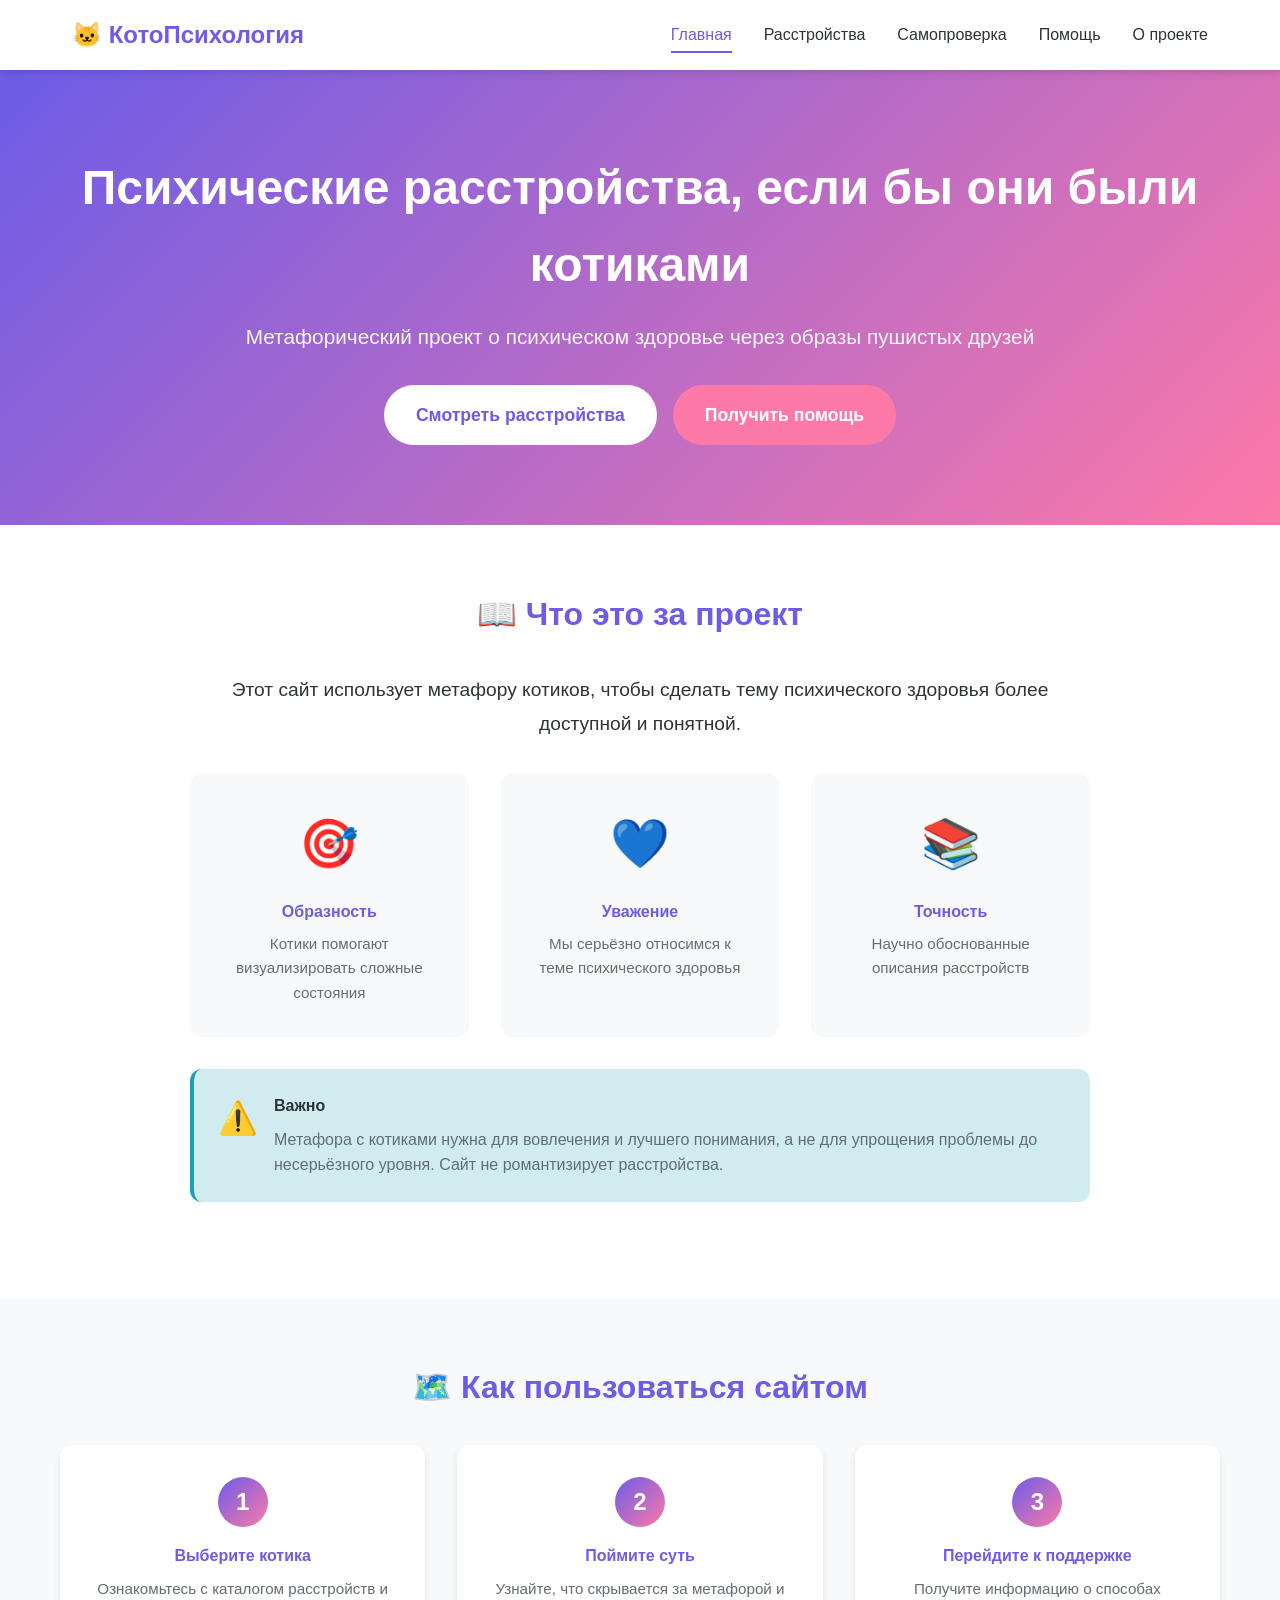
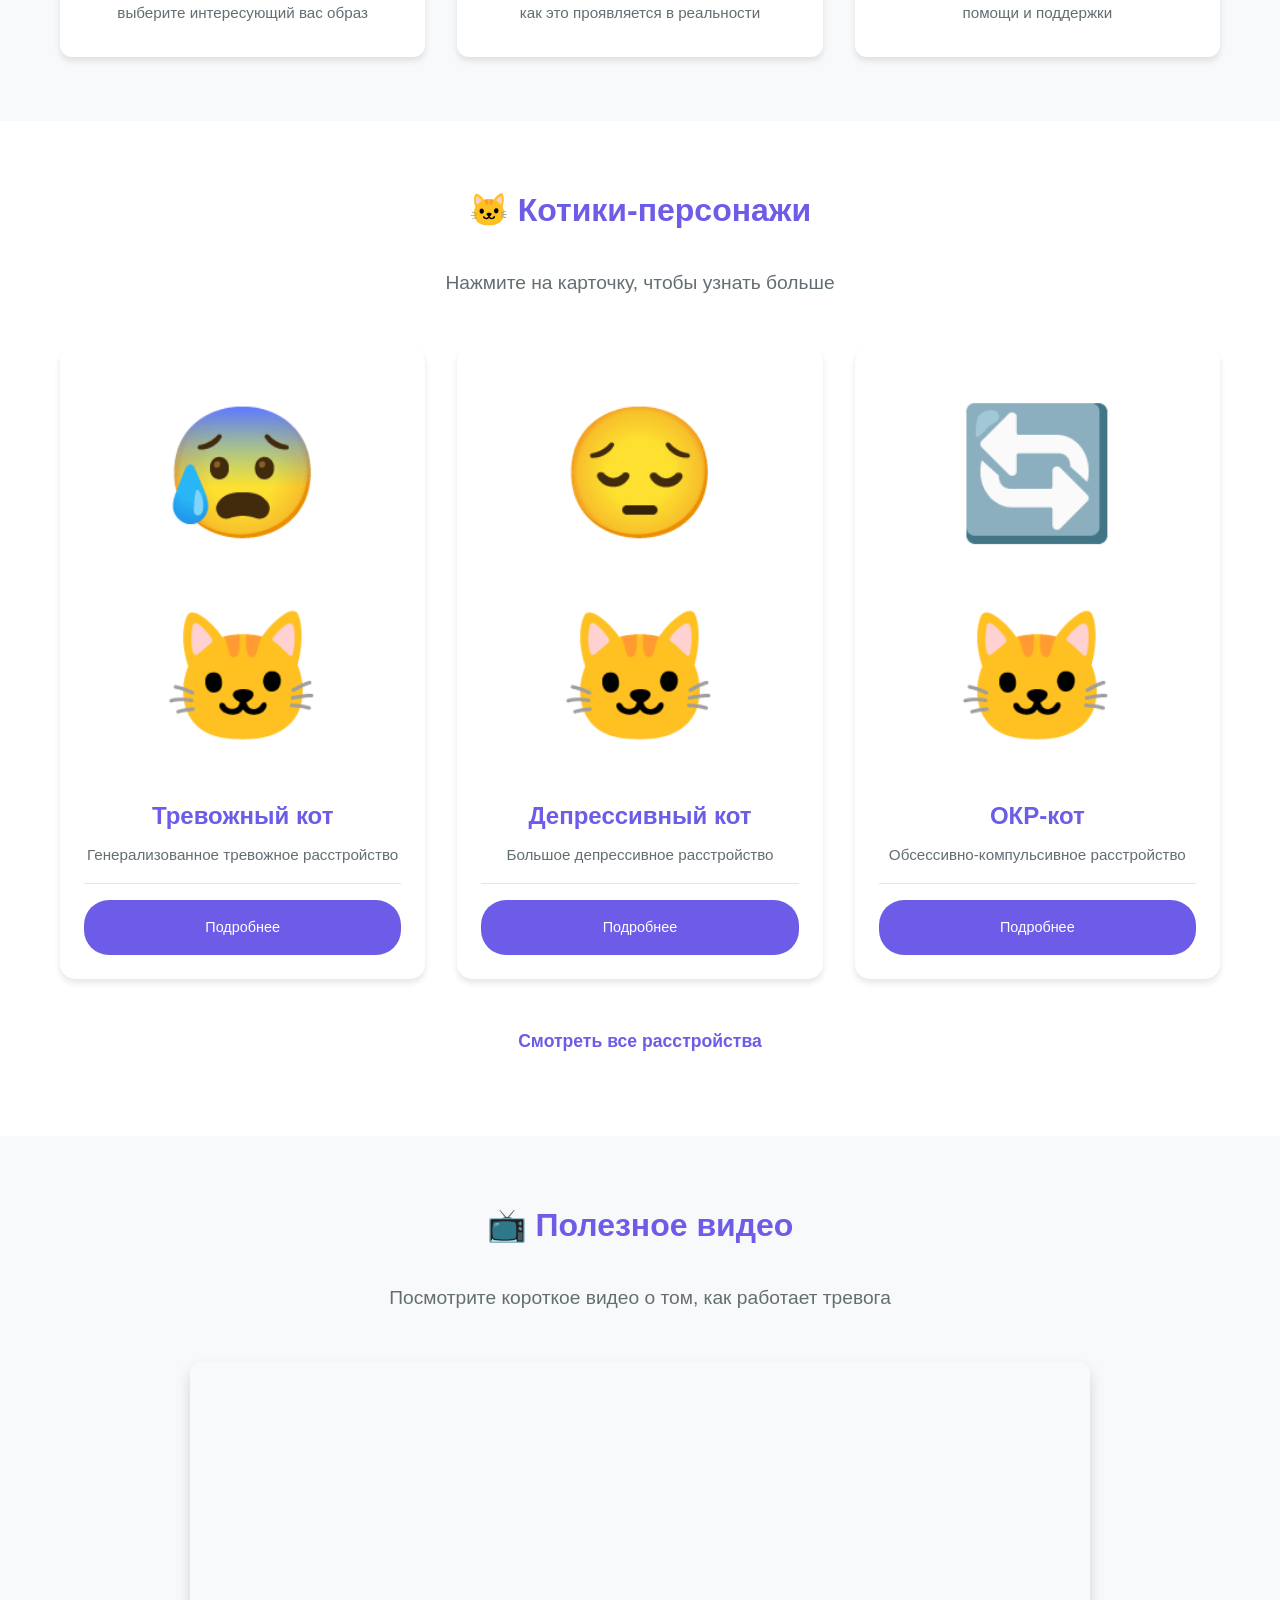
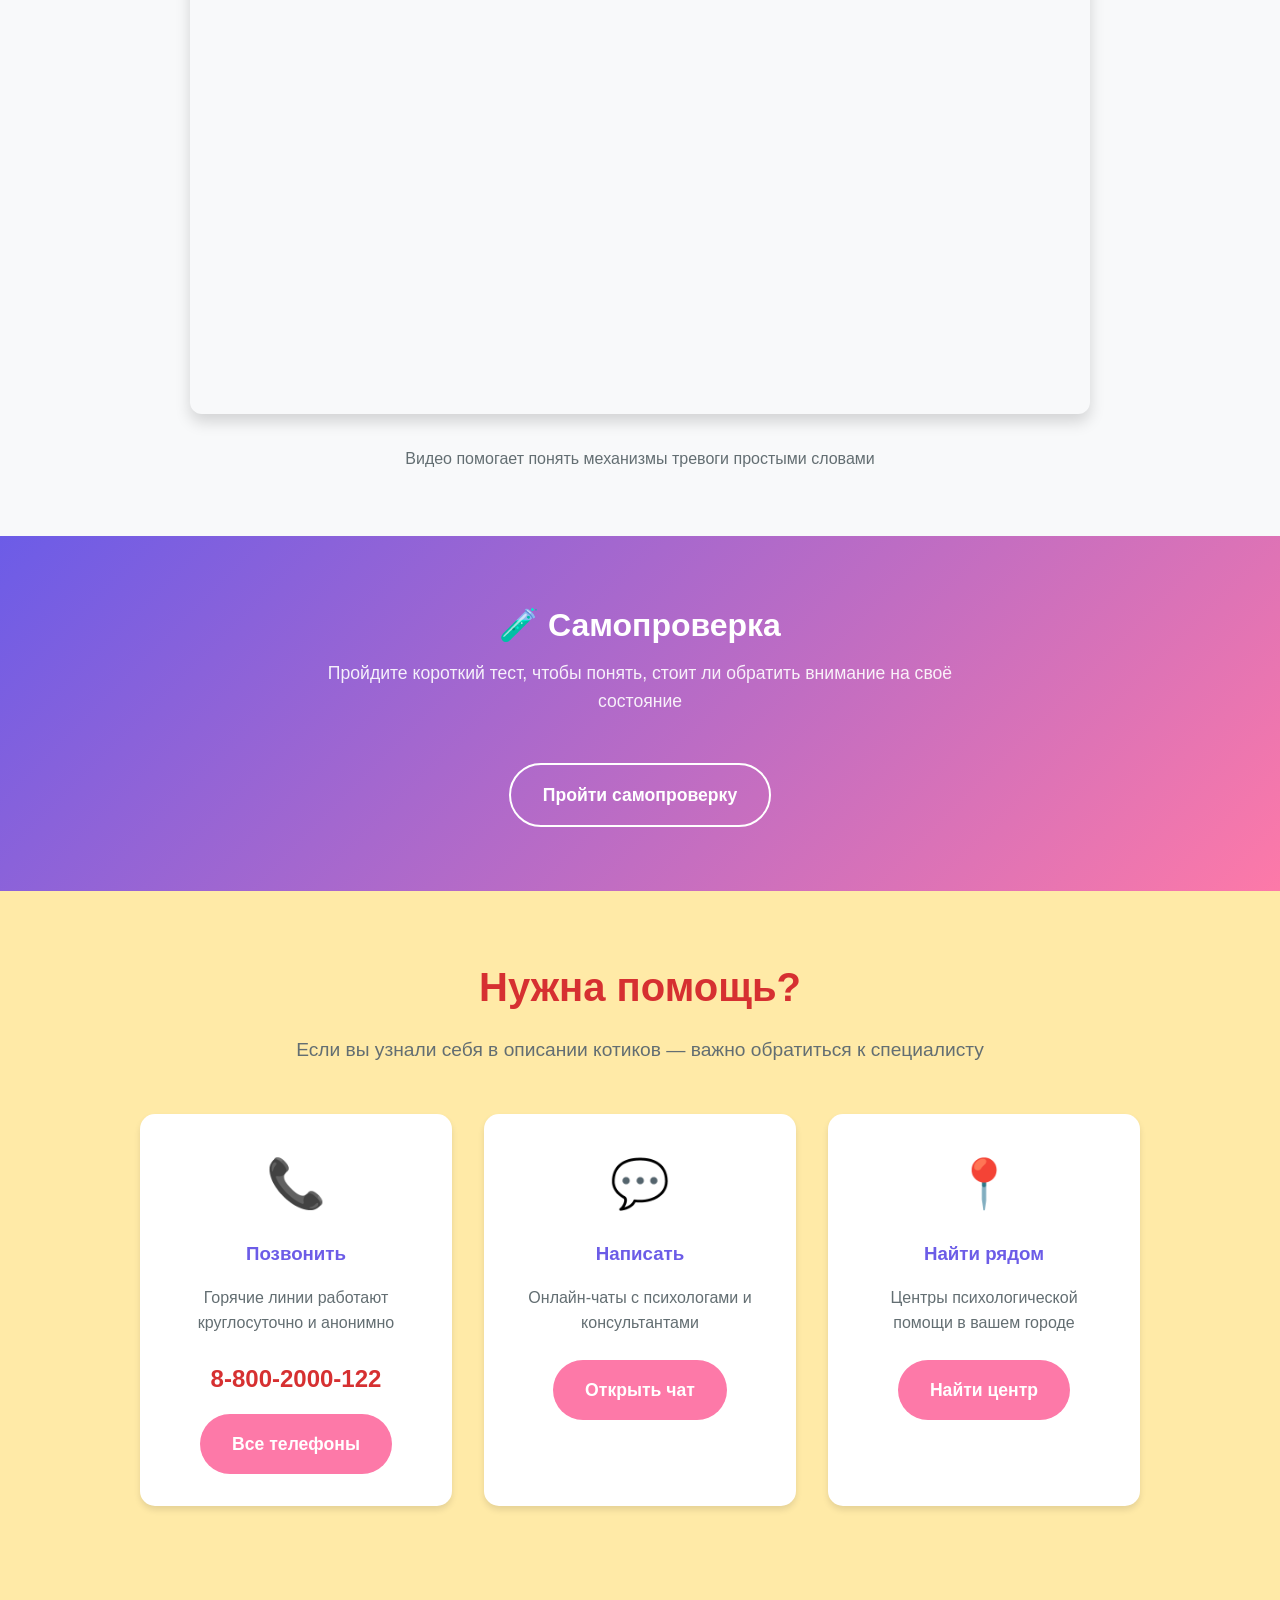
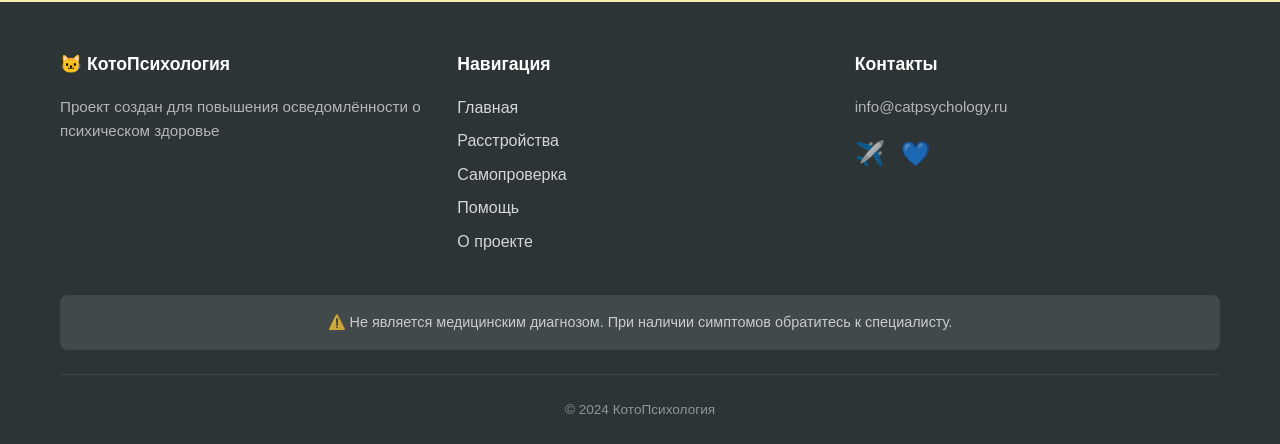
==== commit d7283350: "Fix video" ====
--- a/index.html
+++ b/index.html
@@ -153,7 +153,7 @@
             
             <div class="video-wrapper">
                 <iframe 
-                    src="https://www.youtube.com/embed/9PnbIqSsH5M" 
+                    src="https://www.youtube.com/embed/dQw4w9WgXcQ"
                     title="Understanding Anxiety"
                     frameborder="0" 
                     allow="accelerometer; autoplay; clipboard-write; encrypted-media; gyroscope; picture-in-picture" 
--- a/css/styles.css
+++ b/css/styles.css
@@ -128,6 +128,14 @@
     animation: fadeInUp 0.8s ease;
 }
 
+.hero-buttons {
+    display: flex;
+    gap: 1rem;
+    justify-content: center;
+    flex-wrap: wrap;
+    margin-top: 2rem;
+}
+
 .btn {
     display: inline-block;
     padding: 1rem 2rem;
@@ -202,10 +210,16 @@
 .condition-card {
     background-color: var(--card-bg);
     border-radius: 15px;
+    padding: 1.5rem;
     overflow: hidden;
     box-shadow: var(--shadow);
     transition: all 0.3s ease;
     cursor: pointer;
+    text-decoration: none;
+    color: inherit;
+    display: flex;
+    flex-direction: column;
+    height: 100%;
 }
 
 .condition-card:hover {
@@ -213,45 +227,27 @@
     box-shadow: var(--shadow-hover);
 }
 
-.condition-image {
-    width: 100%;
-    height: 250px;
-    object-fit: cover;
-    background-color: var(--border-color);
-    display: flex;
-    align-items: center;
-    justify-content: center;
-    font-size: 5rem;
-}
-
-.condition-content {
-    padding: 1.5rem;
-}
-
-.condition-content h3 {
+.condition-emoji {
+    font-size: 8rem;
+    margin-bottom: 1rem;
+    display: block;
+    text-align: center;
+}
+
+.condition-card h3 {
     color: var(--primary-color);
     margin-bottom: 0.5rem;
     font-size: 1.5rem;
-}
-
-.condition-content .real-description {
+    text-align: center;
+}
+
+.condition-card > p {
     color: var(--text-light);
     font-size: 0.95rem;
     margin-bottom: 1rem;
+    text-align: center;
     padding-bottom: 1rem;
     border-bottom: 1px solid var(--border-color);
-}
-
-.condition-meta {
-    background-color: var(--bg-color);
-    padding: 1rem;
-    border-radius: 8px;
-    margin-top: 1rem;
-}
-
-.condition-meta h4 {
-    color: var(--accent-color);
-    margin-bottom: 0.5rem;
 }
 
 .condition-details {
@@ -267,6 +263,7 @@
 .condition-details p {
     padding: 1rem 0;
     color: var(--text-light);
+    flex-grow: 1;
 }
 
 /* ============================================
@@ -360,12 +357,16 @@
    ============================================ */
 
 .about-content {
-    max-width: 800px;
+    max-width: 900px;
     margin: 0 auto;
-    background-color: var(--card-bg);
-    padding: 3rem;
-    border-radius: 15px;
-    box-shadow: var(--shadow);
+}
+
+.about-content .lead-text {
+    font-size: 1.2rem;
+    line-height: 1.8;
+    color: var(--text-color);
+    margin-bottom: 2rem;
+    text-align: center;
 }
 
 .about-content h3 {
@@ -390,12 +391,81 @@
 footer {
     background-color: var(--text-color);
     color: white;
-    padding: 2rem;
-    text-align: center;
+    padding: 3rem 2rem 1.5rem;
 }
 
 footer p {
     opacity: 0.8;
+}
+
+.footer-content {
+    display: grid;
+    grid-template-columns: repeat(auto-fit, minmax(250px, 1fr));
+    gap: 2rem;
+    max-width: 1200px;
+    margin: 0 auto 2rem;
+}
+
+.footer-col h4 {
+    color: white;
+    margin-bottom: 1rem;
+    font-size: 1.1rem;
+}
+
+.footer-col p {
+    color: rgba(255, 255, 255, 0.8);
+    font-size: 0.95rem;
+    line-height: 1.6;
+}
+
+.footer-col ul {
+    list-style: none;
+    padding: 0;
+}
+
+.footer-col li {
+    margin-bottom: 0.5rem;
+}
+
+.footer-col a {
+    color: rgba(255, 255, 255, 0.8);
+    text-decoration: none;
+    transition: color 0.3s ease;
+}
+
+.footer-col a:hover {
+    color: white;
+}
+
+.social-links {
+    display: flex;
+    gap: 1rem;
+    margin-top: 1rem;
+}
+
+.social-links a {
+    font-size: 1.5rem;
+    text-decoration: none;
+}
+
+.footer-warning {
+    background-color: rgba(255, 255, 255, 0.1);
+    padding: 1rem;
+    border-radius: 8px;
+    margin: 2rem 0;
+    text-align: center;
+}
+
+.footer-warning p {
+    margin: 0;
+    font-size: 0.9rem;
+}
+
+.footer-copyright {
+    text-align: center;
+    padding-top: 1.5rem;
+    border-top: 1px solid rgba(255, 255, 255, 0.1);
+    font-size: 0.9rem;
 }
 
 /* ============================================
@@ -525,7 +595,7 @@
 }
 
 .condition-emoji {
-    font-size: 6rem;
+    font-size: 8rem;
     margin-bottom: 1rem;
     display: block;
 }
@@ -605,6 +675,98 @@
     background: linear-gradient(135deg, var(--primary-color), var(--accent-color));
     padding: 4rem 2rem;
     color: white;
+}
+
+/* ============================================
+   Grid для функций и шагов
+   ============================================ */
+
+.features-grid {
+    display: grid;
+    grid-template-columns: repeat(auto-fit, minmax(250px, 1fr));
+    gap: 2rem;
+    margin: 2rem 0;
+}
+
+.feature-card {
+    background-color: var(--bg-color);
+    padding: 2rem;
+    border-radius: 12px;
+    text-align: center;
+    transition: transform 0.3s ease;
+}
+
+.feature-card:hover {
+    transform: translateY(-5px);
+}
+
+.feature-icon {
+    font-size: 3rem;
+    margin-bottom: 1rem;
+    display: block;
+}
+
+.feature-card h4 {
+    color: var(--primary-color);
+    margin-bottom: 0.5rem;
+}
+
+.feature-card p {
+    color: var(--text-light);
+    font-size: 0.95rem;
+}
+
+.steps-grid {
+    display: grid;
+    grid-template-columns: repeat(auto-fit, minmax(250px, 1fr));
+    gap: 2rem;
+    margin-top: 2rem;
+}
+
+/* ============================================
+   Кнопка переключения (toggle)
+   ============================================ */
+
+.toggle-btn {
+    display: block;
+    margin-top: auto;
+    padding: 1rem 1.5rem;
+    background-color: var(--primary-color);
+    color: white;
+    border-radius: 25px;
+    font-size: 0.9rem;
+    font-weight: 500;
+    transition: all 0.3s ease;
+    text-align: center;
+    width: 100%;
+}
+
+.condition-card:hover .toggle-btn {
+    background-color: var(--primary-hover);
+}
+
+/* ============================================
+   Видео контейнер
+   ============================================ */
+
+.video-wrapper {
+    position: relative;
+    padding-bottom: 56.25%;
+    height: 0;
+    overflow: hidden;
+    max-width: 900px;
+    margin: 2rem auto;
+    border-radius: 12px;
+    box-shadow: var(--shadow-hover);
+}
+
+.video-wrapper iframe {
+    position: absolute;
+    top: 0;
+    left: 0;
+    width: 100%;
+    height: 100%;
+    border-radius: 12px;
 }
 
 /* ============================================
@@ -1280,6 +1442,17 @@
     color: white;
 }
 
+.btn-outline-light {
+    background-color: transparent;
+    border: 2px solid white;
+    color: white;
+}
+
+.btn-outline-light:hover {
+    background-color: white;
+    color: var(--primary-color);
+}
+
 .next-steps-grid {
     display: grid;
     grid-template-columns: repeat(auto-fit, minmax(250px, 1fr));
